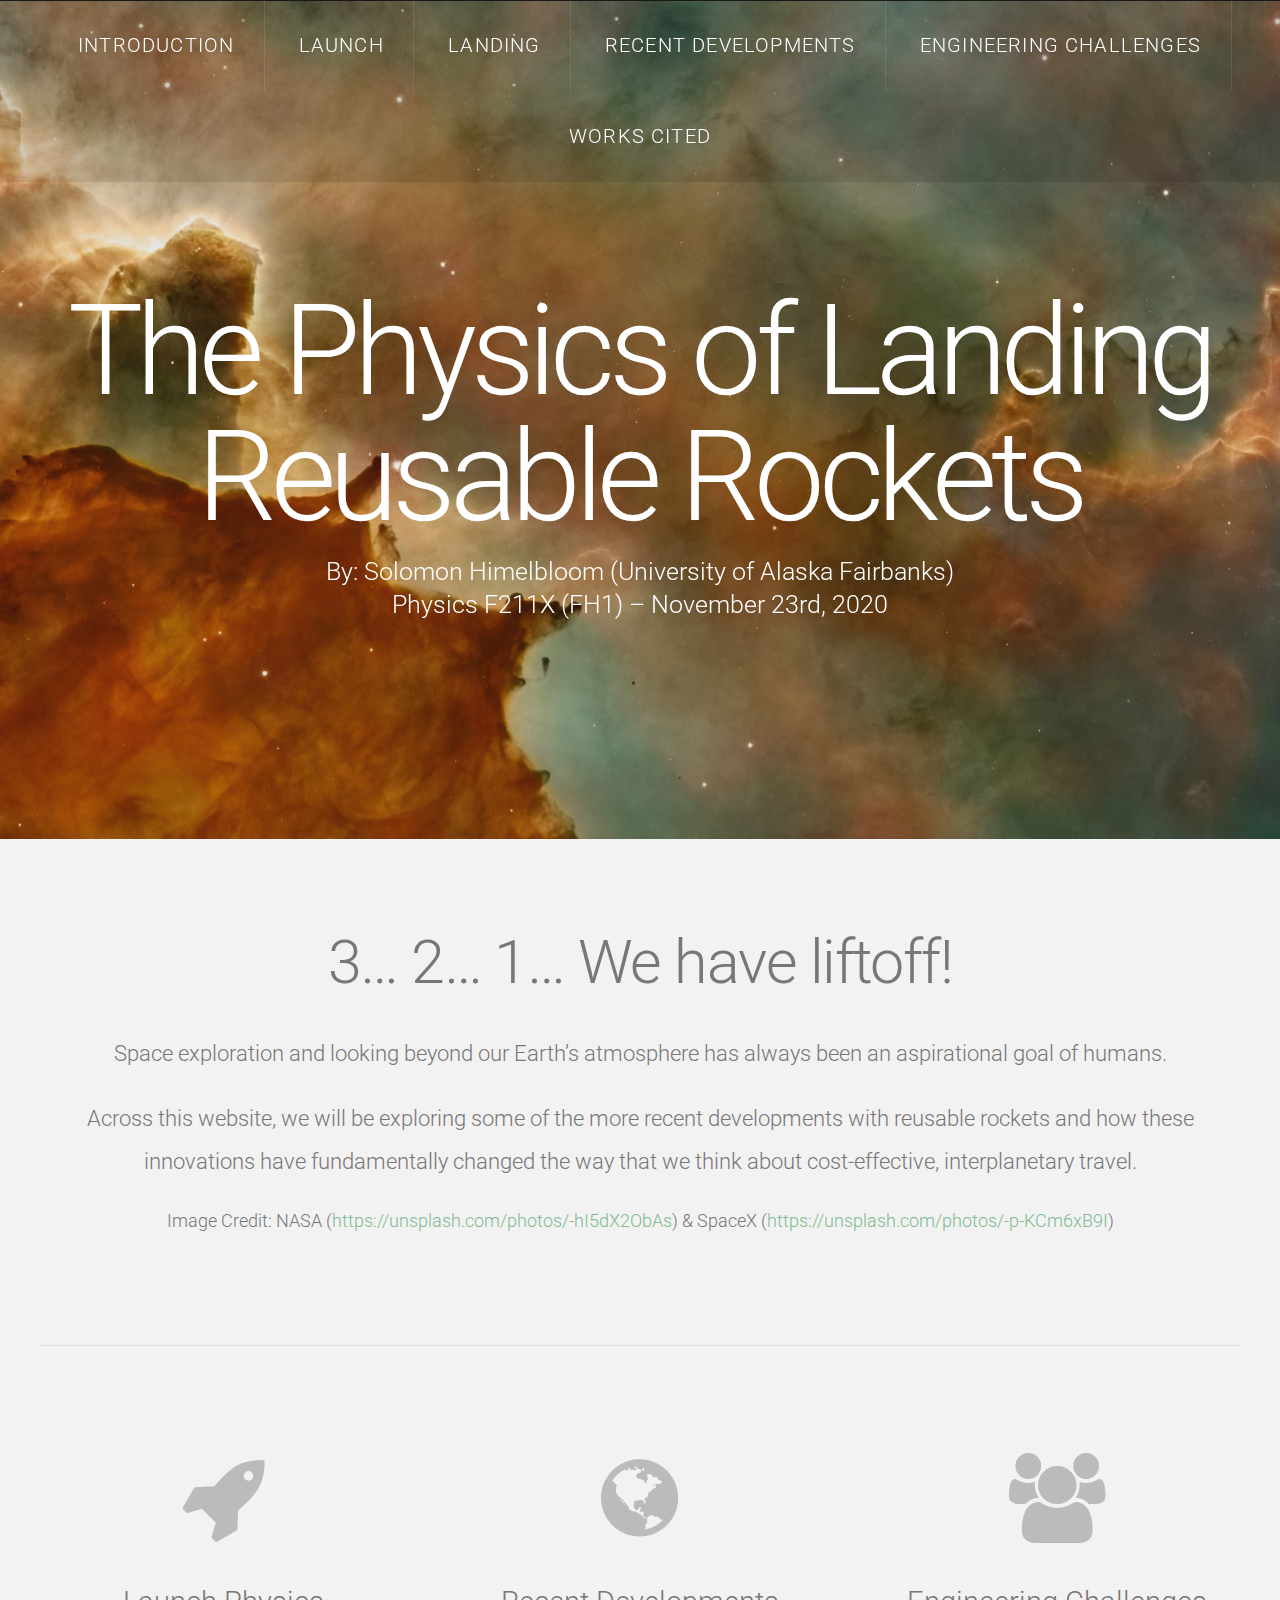
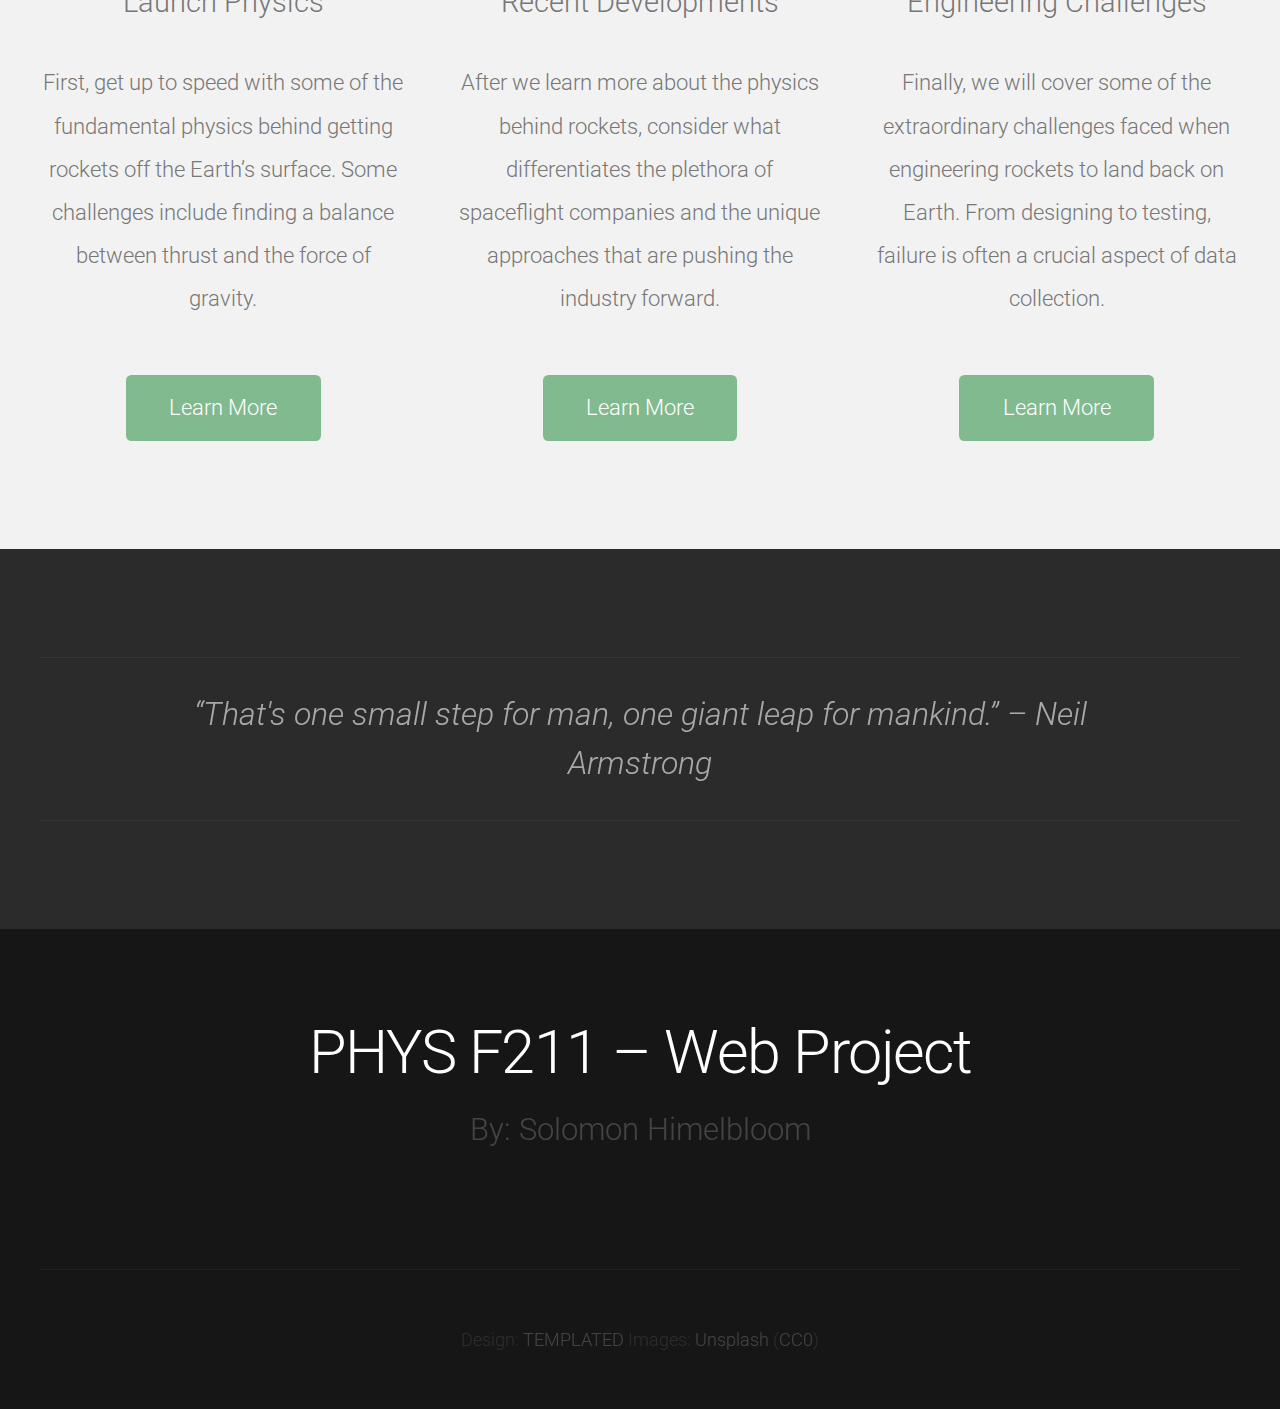
==== index.html @ b97e3c13 "add: initial project files" ====
<!DOCTYPE HTML>
<!--
	Linear by TEMPLATED
    templated.co @templatedco
    Released for free under the Creative Commons Attribution 3.0 license (templated.co/license)
-->
<html>
	<head>
		<title>The Physics of Landing Reusable Rockets</title>
		<meta http-equiv="content-type" content="text/html; charset=utf-8" />
		<meta name="description" content="" />
		<meta name="keywords" content="" />
		<link href='http://fonts.googleapis.com/css?family=Roboto:400,100,300,700,500,900' rel='stylesheet' type='text/css'>
		<script src="http://ajax.googleapis.com/ajax/libs/jquery/1.11.0/jquery.min.js"></script>
		<script src="js/skel.min.js"></script>
		<script src="js/skel-panels.min.js"></script>
		<script src="js/init.js"></script>
		<noscript>
			<link rel="stylesheet" href="css/skel-noscript.css" />
			<link rel="stylesheet" href="css/style.css" />
			<link rel="stylesheet" href="css/style-desktop.css" />
		</noscript>
	</head>
	<body class="homepage">

	<!-- Header -->
	<div id="header">
		<div id="nav-wrapper"> 
			<!-- Nav -->
			<nav id="nav">
				<ul>
					<li class="active"><a href="index.html">Introduction</a></li>
					<li><a href="launch.html">Launch</a></li>
					<li><a href="landing.html">Landing</a></li>
					<li><a href="recent-developments.html">Recent Developments</a></li>
					<li><a href="engineering-challenges.html">Engineering Challenges</a></li>
					<li><a href="works-cited.html">Works Cited</a></li>
				</ul>
			</nav>
		</div>
		<div class="container"> 
			
			<!-- Logo -->
			<div id="logo">
				<h1><a href="#">The Physics of Landing Reusable Rockets</a></h1>
				<span class="tag">By: Solomon Himelbloom (University of Alaska Fairbanks)</span>
				<br>
				<span class="tag">Physics F211X (FH1) – November 23rd, 2020</span>
			</div>
		</div>
	</div>
	<!-- Header -->  

	<!-- Featured -->
		<div id="featured">
			<div class="container">
				<header>
					<h2>3… 2… 1… We have liftoff!</h2>
				</header>
				<p>Space exploration and looking beyond our Earth’s atmosphere has always been an aspirational goal of humans.</p>
				<p>Across this website, we will be exploring some of the more recent developments with reusable rockets and how these innovations have fundamentally changed the way that we think about cost-effective, interplanetary travel.</p>
				<small>Image Credit: NASA (<a href="https://unsplash.com/photos/-hI5dX2ObAs">https://unsplash.com/photos/-hI5dX2ObAs</a>) & SpaceX (<a href="https://unsplash.com/photos/-p-KCm6xB9I">https://unsplash.com/photos/-p-KCm6xB9I</a>)</small>
				<hr />
				<div class="row">
					<section class="4u">
						<span class="pennant"><span class="fa fa-rocket"></span></span>
						<h3>Launch Physics</h3>
						<p>First, get up to speed with some of the fundamental physics behind getting rockets off the Earth’s surface. Some challenges include finding a balance between thrust and the force of gravity.</p>
						<a href="launch.html" class="button button-style1">Learn More</a>
					</section>
					<section class="4u">
						<span class="pennant"><span class="fa fa-globe"></span></span>
						<h3>Recent Developments</h3>
						<p>After we learn more about the physics behind rockets, consider what differentiates the plethora of spaceflight companies and the unique approaches that are pushing the industry forward.</p>
						<a href="recent-developments.html" class="button button-style1">Learn More</a>
					</section>
					<section class="4u">
						<span class="pennant"><span class="fa fa-group"></span></span>
						<h3>Engineering Challenges</h3>
						<p>Finally, we will cover some of the extraordinary challenges faced when engineering rockets to land back on Earth. From designing to testing, failure is often a crucial aspect of data collection.</p>
						<a href="engineering-challenges.html" class="button button-style1">Learn More</a>
					</section>
				</div>
			</div>
		</div>

	<!-- Tweet -->
		<div id="tweet">
			<div class="container">
				<section>
					<blockquote>&ldquo;That's one small step for man, one giant leap for mankind.&rdquo; – Neil Armstrong</blockquote>
				</section>
			</div>
		</div>

	<!-- Footer -->
		<div id="footer">
			<div class="container">
				<section>
					<header>
						<h2>PHYS F211 – Web Project</h2>
						<span class="byline">By: Solomon Himelbloom</span>
					</header>
				</section>
			</div>
		</div>

	<!-- Copyright -->
		<div id="copyright">
			<div class="container">
				Design: <a href="http://templated.co">TEMPLATED</a> Images: <a href="http://unsplash.com">Unsplash</a> (<a href="http://unsplash.com/cc0">CC0</a>)
			</div>
		</div>

	</body>
</html>
---- css/skel-noscript.css ----
/* Resets (http://meyerweb.com/eric/tools/css/reset/ | v2.0 | 20110126 | License: none (public domain)) */

	html,body,div,span,applet,object,iframe,h1,h2,h3,h4,h5,h6,p,blockquote,pre,a,abbr,acronym,address,big,cite,code,del,dfn,em,img,ins,kbd,q,s,samp,small,strike,strong,sub,sup,tt,var,b,u,i,center,dl,dt,dd,ol,ul,li,fieldset,form,label,legend,table,caption,tbody,tfoot,thead,tr,th,td,article,aside,canvas,details,embed,figure,figcaption,footer,header,hgroup,menu,nav,output,ruby,section,summary,time,mark,audio,video{margin:0;padding:0;border:0;font-size:100%;font:inherit;vertical-align:baseline;}article,aside,details,figcaption,figure,footer,header,hgroup,menu,nav,section{display:block;}body{line-height:1;}ol,ul{list-style:none;}blockquote,q{quotes:none;}blockquote:before,blockquote:after,q:before,q:after{content:'';content:none;}table{border-collapse:collapse;border-spacing:0;}body{-webkit-text-size-adjust:none}

/* Box Model */

	*, *:before, *:after {
		-moz-box-sizing: border-box;
		-webkit-box-sizing: border-box;
		-o-box-sizing: border-box;
		-ms-box-sizing: border-box;
		box-sizing: border-box;
	}

/* Container */

	body {
		min-width: 1200px;
	}

	.container {
		width: 1200px;
		margin-left: auto;
		margin-right: auto;
	}

	/* Modifiers */
	
		.container.small {
			width: 900px;
		}

		.container.big {
			width: 100%;
			max-width: 1500px;
			min-width: 1200px;
		}

/* Grid */

	/* Cells */

		.\31 2u { width: 100% }
		.\31 1u { width: 91.6666666667% }
		.\31 0u { width: 83.3333333333% }
		.\39 u { width: 75% }
		.\38 u { width: 66.6666666667% }
		.\37 u { width: 58.3333333333% }
		.\36 u { width: 50% }
		.\35 u { width: 41.6666666667% }
		.\34 u { width: 33.3333333333% }
		.\33 u { width: 25% }
		.\32 u { width: 16.6666666667% }
		.\31 u { width: 8.3333333333% }
		.\-11u { margin-left: 91.6666666667% }
		.\-10u { margin-left: 83.3333333333% }
		.\-9u { margin-left: 75% }
		.\-8u { margin-left: 66.6666666667% }
		.\-7u { margin-left: 58.3333333333% }
		.\-6u { margin-left: 50% }
		.\-5u { margin-left: 41.6666666667% }
		.\-4u { margin-left: 33.3333333333% }
		.\-3u { margin-left: 25% }
		.\-2u { margin-left: 16.6666666667% }
		.\-1u { margin-left: 8.3333333333% }

		.row > * {
			padding: 50px 0 0 50px;
			float: left;
			-moz-box-sizing: border-box;
			-webkit-box-sizing: border-box;
			-o-box-sizing: border-box;
			-ms-box-sizing: border-box;
			box-sizing: border-box;
		}

		.row + .row > * {
			padding-top: 50px;
		}

		.row {
			margin-left: -50px;
		}

	/* Rows */

		.row:after {
			content: '';
			display: block;
			clear: both;
			height: 0;
		}

		.row:first-child > * {
			padding-top: 0;
		}

		.row > * {
			padding-top: 0;
		}

		/* Modifiers */

			/* Flush */

				.row.flush {
					margin-left: 0;
				}

				.row.flush > * {
					padding: 0 !important;
				}

			/* Quarter */

				.row.quarter > * {
					padding: 12.5px 0 0 12.5px;
				}

				.row.quarter + .row.quarter > * {
					padding-top: 12.5px;
				}

				.row.quarter {
					margin-left: -12.5px;
				}

			/* Half */

				.row.half > * {
					padding: 25px 0 0 25px;
				}

				.row.half + .row.half > * {
					padding-top: 25px;
				}

				.row.half {
					margin-left: -25px;
				}

			/* One and (a) Half */

				.row.oneandhalf > * {
					padding: 75px 0 0 75px;
				}

				.row.oneandhalf + .row.oneandhalf > * {
					padding-top: 75px;
				}

				.row.oneandhalf {
					margin-left: -75px;
				}

			/* Double */

				.row.double > * {
					padding: 100px 0 0 100px;
				}

				.row.double + .row.double > * {
					padding-top: 100px;
				}

				.row.double {
					margin-left: -100px;
				}
---- css/style.css ----
/*
	Linear by TEMPLATED
    templated.co @templatedco
    Released for free under the Creative Commons Attribution 3.0 license (templated.co/license)
*/

@charset 'UTF-8';

@font-face{font-family:'FontAwesome';src:url('font/fontawesome-webfont.eot?v=4.0.1');src:url('font/fontawesome-webfont.eot?#iefix&v=4.0.1') format('embedded-opentype'),url('font/fontawesome-webfont.woff?v=4.0.1') format('woff'),url('font/fontawesome-webfont.ttf?v=4.0.1') format('truetype'),url('font/fontawesome-webfont.svg?v=4.0.1#fontawesomeregular') format('svg');font-weight:normal;font-style:normal}

/*********************************************************************************/
/* Basic                                                                         */
/*********************************************************************************/

	body
	{
		margin: 0;
		padding: 0;
		background: #161616;
	}

	body,input,textarea,select
	{
		font-family: 'Roboto', sans-serif;
		font-size: 13.5pt;
		font-weight: 300;
		line-height: 1.75em;
		color: #777;
	}

	h1,h2,h3,h4,h5,h6
	{
		font-weight: 300;
		color: #777;
	}
	
		h2
		{
			letter-spacing: -0.025em;
		}
	
		h1 a, h2 a, h3 a, h4 a, h5 a, h6 a
		{
			color: inherit;
			text-decoration: none;
		}
		
	strong, b
	{
		font-weight: 500;
		color: #000000;
	}
	
	em, i
	{
		font-style: italic;
	}

	a
	{
		text-decoration: none;
		color: #80BA8E;
	}
	
	a:hover
	{
		text-decoration: underline;
	}

	sub
	{
		position: relative;
		top: 0.5em;
		font-size: 0.8em;
	}
	
	sup
	{
		position: relative;
		top: -0.5em;
		font-size: 0.8em;
	}
	
	hr
	{
		border: 0;
		border-top: solid 1px #ddd;
		margin: 6em 0 0 0;
		padding: 6em 0 0 0;
	}
	
	blockquote
	{
		border-left: solid 0.5em #ddd;
		padding: 1em 0 1em 2em;
		font-style: italic;
	}
	
	p, ul, ol, dl, table
	{
		margin-bottom: 1em;
		font-size: 13.5pt;
	}

	header
	{
		margin-bottom: 1.6em;
	}
	
		header h2
		{
		}

		header .byline
		{
			display: block;
			margin: 1.5em 0 0 0;
			padding: 0 0 0.5em 0;
		}
		
	footer
	{
		margin-top: 1em;
	}

	br.clear
	{
		clear: both;
	}

	.pennant
	{
		color: #bbb;
	}

	/* Sections/Articles */
	
		section,
		article
		{
			margin-bottom: 3em;
		}
		
		section > :last-child,
		article > :last-child
		{
			margin-bottom: 0;
		}

		section:last-child,
		article:last-child
		{
			margin-bottom: 0;
		}

		.row > section,
		.row > article
		{
			margin-bottom: 0;
		}

	/* Images */

		.image
		{
			display: inline-block;
		}
		
			.image img
			{
				display: block;
				width: 100%;
			}

			.image.featured
			{
				display: block;
				width: 100%;
				margin: 0 0 2em 0;
			}
			
			.image.full
			{
				display: block;
				width: 100%;
				margin-bottom: 2em;
			}
			
			.image.left
			{
				float: left;
				margin: 0 2em 2em 0;
			}
			
			.image.centered
			{
				display: block;
				margin: 0 0 2em 0;
			}

				.image.centered img
				{
					margin: 0 auto;
					width: auto;
				}

	/* Lists */

		ul.default
		{
			margin: 0;
			padding: 0em 0em 1.5em 0em;
			list-style: none;
		}
		
			ul.default li
			{
				padding: 0.60em 0em;
				font-size: 0.95em;
				border-top: 1px solid;
				border-color: rgba(0,0,0,.1);
			}		
		
			ul.default li:first-child
			{
				padding-top: 0;
				border-top: none;
			}
	
			ul.default {
			}
		
		ul.style li {
			margin: 0;
			padding: 2em 0em 1.5em 0em;
			border-top: 1px solid;
			border-color: rgba(0,0,0,.1);
		}
		
		ul.style li:first-child
		{
			padding-top: 0;
			border-top: none;
		}
		
		ul.style img {
			float: left;
			margin-right: 20px;
		}
		
		ul.style a {
			color: #434343;
		}
		
		ul.style .posted {
			padding: 0em 0em 1em 0em;
			letter-spacing: 1px;
			text-transform: uppercase;
			font-size: 8pt;
			color: #A2A2A2;
		}
		
		ul.style .first {
			padding-top: 0px;
			border-top: none;
		}
							

	/* Buttons */
		
	.button
	{
		position: relative;
		display: inline-block;
		background: #80BA8E;
		padding: 0.8em 2em;
		text-decoration: none !important;
		font-size: 1.2em;
		font-weight: 300;
		color: #FFF !important;
		-moz-transition: color 0.35s ease-in-out, background-color 0.35s ease-in-out;
		-webkit-transition: color 0.35s ease-in-out, background-color 0.35s ease-in-out;
		-o-transition: color 0.35s ease-in-out, background-color 0.35s ease-in-out;
		-ms-transition: color 0.35s ease-in-out, background-color 0.35s ease-in-out;
		transition: color 0.35s ease-in-out, background-color 0.35s ease-in-out;
		text-align: center;
		border-radius: 0.25em;
	}

	.button:hover
	{
		background: #70AA7E;
		color: #FFF !important;
	}

/*********************************************************************************/
/* Icons                                                                         */
/* Powered by Font Awesome by Dave Gandy | http://fontawesome.io                 */
/* Licensed under the SIL OFL 1.1 (font), MIT (CSS)                              */
/*********************************************************************************/

	.fa
	{
		text-decoration: none;
	}

		.fa.solo
		{
		}
		
			.fa.solo span
			{
				display: none;
			}

		.fa:before
		{
			display:inline-block;
			font-family: FontAwesome;
			font-size: 1.25em;
			text-decoration: none;
			font-style: normal;
			font-weight: normal;
			line-height: 1;
			-webkit-font-smoothing:antialiased;
			-moz-osx-font-smoothing:grayscale;
		}

		.fa-lg{font-size:1.3333333333333333em;line-height:.75em;vertical-align:-15%}
		.fa-2x{font-size:2em}
		.fa-3x{font-size:3em}
		.fa-4x{font-size:4em}
		.fa-5x{font-size:5em}
		.fa-fw{width:1.2857142857142858em;text-align:center}
		.fa-ul{padding-left:0;margin-left:2.142857142857143em;list-style-type:none}.fa-ul>li{position:relative}
		.fa-li{position:absolute;left:-2.142857142857143em;width:2.142857142857143em;top:.14285714285714285em;text-align:center}.fa-li.fa-lg{left:-1.8571428571428572em}
		.fa-border{padding:.2em .25em .15em;border:solid .08em #eee;border-radius:.1em}
		.pull-right{float:right}
		.pull-left{float:left}
		.fa.pull-left{margin-right:.3em}
		.fa.pull-right{margin-left:.3em}
		.fa-spin{-webkit-animation:spin 2s infinite linear;-moz-animation:spin 2s infinite linear;-o-animation:spin 2s infinite linear;animation:spin 2s infinite linear}
		@-moz-keyframes spin{0%{-moz-transform:rotate(0deg)} 100%{-moz-transform:rotate(359deg)}}@-webkit-keyframes spin{0%{-webkit-transform:rotate(0deg)} 100%{-webkit-transform:rotate(359deg)}}@-o-keyframes spin{0%{-o-transform:rotate(0deg)} 100%{-o-transform:rotate(359deg)}}@-ms-keyframes spin{0%{-ms-transform:rotate(0deg)} 100%{-ms-transform:rotate(359deg)}}@keyframes spin{0%{transform:rotate(0deg)} 100%{transform:rotate(359deg)}}.fa-rotate-90{filter:progid:DXImageTransform.Microsoft.BasicImage(rotation=1);-webkit-transform:rotate(90deg);-moz-transform:rotate(90deg);-ms-transform:rotate(90deg);-o-transform:rotate(90deg);transform:rotate(90deg)}
		.fa-rotate-180{filter:progid:DXImageTransform.Microsoft.BasicImage(rotation=2);-webkit-transform:rotate(180deg);-moz-transform:rotate(180deg);-ms-transform:rotate(180deg);-o-transform:rotate(180deg);transform:rotate(180deg)}
		.fa-rotate-270{filter:progid:DXImageTransform.Microsoft.BasicImage(rotation=3);-webkit-transform:rotate(270deg);-moz-transform:rotate(270deg);-ms-transform:rotate(270deg);-o-transform:rotate(270deg);transform:rotate(270deg)}
		.fa-flip-horizontal{filter:progid:DXImageTransform.Microsoft.BasicImage(rotation=0, mirror=1);-webkit-transform:scale(-1, 1);-moz-transform:scale(-1, 1);-ms-transform:scale(-1, 1);-o-transform:scale(-1, 1);transform:scale(-1, 1)}
		.fa-flip-vertical{filter:progid:DXImageTransform.Microsoft.BasicImage(rotation=2, mirror=1);-webkit-transform:scale(1, -1);-moz-transform:scale(1, -1);-ms-transform:scale(1, -1);-o-transform:scale(1, -1);transform:scale(1, -1)}
		.fa-stack{position:relative;display:inline-block;width:2em;height:2em;line-height:2em;vertical-align:middle}
		.fa-stack-1x,.fa-stack-2x{position:absolute;left:0;width:100%;text-align:center}
		.fa-stack-1x{line-height:inherit}
		.fa-stack-2x{font-size:2em}
		.fa-inverse{color:#fff}
		.fa-glass:before{content:"\f000"}
		.fa-music:before{content:"\f001"}
		.fa-search:before{content:"\f002"}
		.fa-envelope-o:before{content:"\f003"}
		.fa-heart:before{content:"\f004"}
		.fa-star:before{content:"\f005"}
		.fa-star-o:before{content:"\f006"}
		.fa-user:before{content:"\f007"}
		.fa-film:before{content:"\f008"}
		.fa-th-large:before{content:"\f009"}
		.fa-th:before{content:"\f00a"}
		.fa-th-list:before{content:"\f00b"}
		.fa-check:before{content:"\f00c"}
		.fa-times:before{content:"\f00d"}
		.fa-search-plus:before{content:"\f00e"}
		.fa-search-minus:before{content:"\f010"}
		.fa-power-off:before{content:"\f011"}
		.fa-signal:before{content:"\f012"}
		.fa-gear:before,.fa-cog:before{content:"\f013"}
		.fa-trash-o:before{content:"\f014"}
		.fa-home:before{content:"\f015"}
		.fa-file-o:before{content:"\f016"}
		.fa-clock-o:before{content:"\f017"}
		.fa-road:before{content:"\f018"}
		.fa-download:before{content:"\f019"}
		.fa-arrow-circle-o-down:before{content:"\f01a"}
		.fa-arrow-circle-o-up:before{content:"\f01b"}
		.fa-inbox:before{content:"\f01c"}
		.fa-play-circle-o:before{content:"\f01d"}
		.fa-rotate-right:before,.fa-repeat:before{content:"\f01e"}
		.fa-refresh:before{content:"\f021"}
		.fa-list-alt:before{content:"\f022"}
		.fa-lock:before{content:"\f023"}
		.fa-flag:before{content:"\f024"}
		.fa-headphones:before{content:"\f025"}
		.fa-volume-off:before{content:"\f026"}
		.fa-volume-down:before{content:"\f027"}
		.fa-volume-up:before{content:"\f028"}
		.fa-qrcode:before{content:"\f029"}
		.fa-barcode:before{content:"\f02a"}
		.fa-tag:before{content:"\f02b"}
		.fa-tags:before{content:"\f02c"}
		.fa-book:before{content:"\f02d"}
		.fa-bookmark:before{content:"\f02e"}
		.fa-print:before{content:"\f02f"}
		.fa-camera:before{content:"\f030"}
		.fa-font:before{content:"\f031"}
		.fa-bold:before{content:"\f032"}
		.fa-italic:before{content:"\f033"}
		.fa-text-height:before{content:"\f034"}
		.fa-text-width:before{content:"\f035"}
		.fa-align-left:before{content:"\f036"}
		.fa-align-center:before{content:"\f037"}
		.fa-align-right:before{content:"\f038"}
		.fa-align-justify:before{content:"\f039"}
		.fa-list:before{content:"\f03a"}
		.fa-dedent:before,.fa-outdent:before{content:"\f03b"}
		.fa-indent:before{content:"\f03c"}
		.fa-video-camera:before{content:"\f03d"}
		.fa-picture-o:before{content:"\f03e"}
		.fa-pencil:before{content:"\f040"}
		.fa-map-marker:before{content:"\f041"}
		.fa-adjust:before{content:"\f042"}
		.fa-tint:before{content:"\f043"}
		.fa-edit:before,.fa-pencil-square-o:before{content:"\f044"}
		.fa-share-square-o:before{content:"\f045"}
		.fa-check-square-o:before{content:"\f046"}
		.fa-move:before{content:"\f047"}
		.fa-step-backward:before{content:"\f048"}
		.fa-fast-backward:before{content:"\f049"}
		.fa-backward:before{content:"\f04a"}
		.fa-play:before{content:"\f04b"}
		.fa-pause:before{content:"\f04c"}
		.fa-stop:before{content:"\f04d"}
		.fa-forward:before{content:"\f04e"}
		.fa-fast-forward:before{content:"\f050"}
		.fa-step-forward:before{content:"\f051"}
		.fa-eject:before{content:"\f052"}
		.fa-chevron-left:before{content:"\f053"}
		.fa-chevron-right:before{content:"\f054"}
		.fa-plus-circle:before{content:"\f055"}
		.fa-minus-circle:before{content:"\f056"}
		.fa-times-circle:before{content:"\f057"}
		.fa-check-circle:before{content:"\f058"}
		.fa-question-circle:before{content:"\f059"}
		.fa-info-circle:before{content:"\f05a"}
		.fa-crosshairs:before{content:"\f05b"}
		.fa-times-circle-o:before{content:"\f05c"}
		.fa-check-circle-o:before{content:"\f05d"}
		.fa-ban:before{content:"\f05e"}
		.fa-arrow-left:before{content:"\f060"}
		.fa-arrow-right:before{content:"\f061"}
		.fa-arrow-up:before{content:"\f062"}
		.fa-arrow-down:before{content:"\f063"}
		.fa-mail-forward:before,.fa-share:before{content:"\f064"}
		.fa-resize-full:before{content:"\f065"}
		.fa-resize-small:before{content:"\f066"}
		.fa-plus:before{content:"\f067"}
		.fa-minus:before{content:"\f068"}
		.fa-asterisk:before{content:"\f069"}
		.fa-exclamation-circle:before{content:"\f06a"}
		.fa-gift:before{content:"\f06b"}
		.fa-leaf:before{content:"\f06c"}
		.fa-fire:before{content:"\f06d"}
		.fa-eye:before{content:"\f06e"}
		.fa-eye-slash:before{content:"\f070"}
		.fa-warning:before,.fa-exclamation-triangle:before{content:"\f071"}
		.fa-plane:before{content:"\f072"}
		.fa-calendar:before{content:"\f073"}
		.fa-random:before{content:"\f074"}
		.fa-comment:before{content:"\f075"}
		.fa-magnet:before{content:"\f076"}
		.fa-chevron-up:before{content:"\f077"}
		.fa-chevron-down:before{content:"\f078"}
		.fa-retweet:before{content:"\f079"}
		.fa-shopping-cart:before{content:"\f07a"}
		.fa-folder:before{content:"\f07b"}
		.fa-folder-open:before{content:"\f07c"}
		.fa-resize-vertical:before{content:"\f07d"}
		.fa-resize-horizontal:before{content:"\f07e"}
		.fa-bar-chart-o:before{content:"\f080"}
		.fa-twitter-square:before{content:"\f081"}
		.fa-facebook-square:before{content:"\f082"}
		.fa-camera-retro:before{content:"\f083"}
		.fa-key:before{content:"\f084"}
		.fa-gears:before,.fa-cogs:before{content:"\f085"}
		.fa-comments:before{content:"\f086"}
		.fa-thumbs-o-up:before{content:"\f087"}
		.fa-thumbs-o-down:before{content:"\f088"}
		.fa-star-half:before{content:"\f089"}
		.fa-heart-o:before{content:"\f08a"}
		.fa-sign-out:before{content:"\f08b"}
		.fa-linkedin-square:before{content:"\f08c"}
		.fa-thumb-tack:before{content:"\f08d"}
		.fa-external-link:before{content:"\f08e"}
		.fa-sign-in:before{content:"\f090"}
		.fa-trophy:before{content:"\f091"}
		.fa-github-square:before{content:"\f092"}
		.fa-upload:before{content:"\f093"}
		.fa-lemon-o:before{content:"\f094"}
		.fa-phone:before{content:"\f095"}
		.fa-square-o:before{content:"\f096"}
		.fa-bookmark-o:before{content:"\f097"}
		.fa-phone-square:before{content:"\f098"}
		.fa-twitter:before{content:"\f099"}
		.fa-facebook:before{content:"\f09a"}
		.fa-github:before{content:"\f09b"}
		.fa-unlock:before{content:"\f09c"}
		.fa-credit-card:before{content:"\f09d"}
		.fa-rss:before{content:"\f09e"}
		.fa-hdd-o:before{content:"\f0a0"}
		.fa-bullhorn:before{content:"\f0a1"}
		.fa-bell:before{content:"\f0f3"}
		.fa-certificate:before{content:"\f0a3"}
		.fa-hand-o-right:before{content:"\f0a4"}
		.fa-hand-o-left:before{content:"\f0a5"}
		.fa-hand-o-up:before{content:"\f0a6"}
		.fa-hand-o-down:before{content:"\f0a7"}
		.fa-arrow-circle-left:before{content:"\f0a8"}
		.fa-arrow-circle-right:before{content:"\f0a9"}
		.fa-arrow-circle-up:before{content:"\f0aa"}
		.fa-arrow-circle-down:before{content:"\f0ab"}
		.fa-globe:before{content:"\f0ac"}
		.fa-wrench:before{content:"\f0ad"}
		.fa-tasks:before{content:"\f0ae"}
		.fa-filter:before{content:"\f0b0"}
		.fa-briefcase:before{content:"\f0b1"}
		.fa-fullscreen:before{content:"\f0b2"}
		.fa-group:before{content:"\f0c0"}
		.fa-chain:before,.fa-link:before{content:"\f0c1"}
		.fa-cloud:before{content:"\f0c2"}
		.fa-flask:before{content:"\f0c3"}
		.fa-cut:before,.fa-scissors:before{content:"\f0c4"}
		.fa-copy:before,.fa-files-o:before{content:"\f0c5"}
		.fa-paperclip:before{content:"\f0c6"}
		.fa-save:before,.fa-floppy-o:before{content:"\f0c7"}
		.fa-square:before{content:"\f0c8"}
		.fa-reorder:before{content:"\f0c9"}
		.fa-list-ul:before{content:"\f0ca"}
		.fa-list-ol:before{content:"\f0cb"}
		.fa-strikethrough:before{content:"\f0cc"}
		.fa-underline:before{content:"\f0cd"}
		.fa-table:before{content:"\f0ce"}
		.fa-magic:before{content:"\f0d0"}
		.fa-truck:before{content:"\f0d1"}
		.fa-pinterest:before{content:"\f0d2"}
		.fa-pinterest-square:before{content:"\f0d3"}
		.fa-google-plus-square:before{content:"\f0d4"}
		.fa-google-plus:before{content:"\f0d5"}
		.fa-money:before{content:"\f0d6"}
		.fa-caret-down:before{content:"\f0d7"}
		.fa-caret-up:before{content:"\f0d8"}
		.fa-caret-left:before{content:"\f0d9"}
		.fa-caret-right:before{content:"\f0da"}
		.fa-columns:before{content:"\f0db"}
		.fa-unsorted:before,.fa-sort:before{content:"\f0dc"}
		.fa-sort-down:before,.fa-sort-asc:before{content:"\f0dd"}
		.fa-sort-up:before,.fa-sort-desc:before{content:"\f0de"}
		.fa-envelope:before{content:"\f0e0"}
		.fa-linkedin:before{content:"\f0e1"}
		.fa-rotate-left:before,.fa-undo:before{content:"\f0e2"}
		.fa-legal:before,.fa-gavel:before{content:"\f0e3"}
		.fa-dashboard:before,.fa-tachometer:before{content:"\f0e4"}
		.fa-comment-o:before{content:"\f0e5"}
		.fa-comments-o:before{content:"\f0e6"}
		.fa-flash:before,.fa-bolt:before{content:"\f0e7"}
		.fa-sitemap:before{content:"\f0e8"}
		.fa-umbrella:before{content:"\f0e9"}
		.fa-paste:before,.fa-clipboard:before{content:"\f0ea"}
		.fa-lightbulb-o:before{content:"\f0eb"}
		.fa-exchange:before{content:"\f0ec"}
		.fa-cloud-download:before{content:"\f0ed"}
		.fa-cloud-upload:before{content:"\f0ee"}
		.fa-user-md:before{content:"\f0f0"}
		.fa-stethoscope:before{content:"\f0f1"}
		.fa-suitcase:before{content:"\f0f2"}
		.fa-bell-o:before{content:"\f0a2"}
		.fa-coffee:before{content:"\f0f4"}
		.fa-cutlery:before{content:"\f0f5"}
		.fa-file-text-o:before{content:"\f0f6"}
		.fa-building:before{content:"\f0f7"}
		.fa-hospital:before{content:"\f0f8"}
		.fa-ambulance:before{content:"\f0f9"}
		.fa-medkit:before{content:"\f0fa"}
		.fa-fighter-jet:before{content:"\f0fb"}
		.fa-beer:before{content:"\f0fc"}
		.fa-h-square:before{content:"\f0fd"}
		.fa-plus-square:before{content:"\f0fe"}
		.fa-angle-double-left:before{content:"\f100"}
		.fa-angle-double-right:before{content:"\f101"}
		.fa-angle-double-up:before{content:"\f102"}
		.fa-angle-double-down:before{content:"\f103"}
		.fa-angle-left:before{content:"\f104"}
		.fa-angle-right:before{content:"\f105"}
		.fa-angle-up:before{content:"\f106"}
		.fa-angle-down:before{content:"\f107"}
		.fa-desktop:before{content:"\f108"}
		.fa-laptop:before{content:"\f109"}
		.fa-tablet:before{content:"\f10a"}
		.fa-mobile-phone:before,.fa-mobile:before{content:"\f10b"}
		.fa-circle-o:before{content:"\f10c"}
		.fa-quote-left:before{content:"\f10d"}
		.fa-quote-right:before{content:"\f10e"}
		.fa-spinner:before{content:"\f110"}
		.fa-circle:before{content:"\f111"}
		.fa-mail-reply:before,.fa-reply:before{content:"\f112"}
		.fa-github-alt:before{content:"\f113"}
		.fa-folder-o:before{content:"\f114"}
		.fa-folder-open-o:before{content:"\f115"}
		.fa-expand-o:before{content:"\f116"}
		.fa-collapse-o:before{content:"\f117"}
		.fa-smile-o:before{content:"\f118"}
		.fa-frown-o:before{content:"\f119"}
		.fa-meh-o:before{content:"\f11a"}
		.fa-gamepad:before{content:"\f11b"}
		.fa-keyboard-o:before{content:"\f11c"}
		.fa-flag-o:before{content:"\f11d"}
		.fa-flag-checkered:before{content:"\f11e"}
		.fa-terminal:before{content:"\f120"}
		.fa-code:before{content:"\f121"}
		.fa-reply-all:before{content:"\f122"}
		.fa-mail-reply-all:before{content:"\f122"}
		.fa-star-half-empty:before,.fa-star-half-full:before,.fa-star-half-o:before{content:"\f123"}
		.fa-location-arrow:before{content:"\f124"}
		.fa-crop:before{content:"\f125"}
		.fa-code-fork:before{content:"\f126"}
		.fa-unlink:before,.fa-chain-broken:before{content:"\f127"}
		.fa-question:before{content:"\f128"}
		.fa-info:before{content:"\f129"}
		.fa-exclamation:before{content:"\f12a"}
		.fa-superscript:before{content:"\f12b"}
		.fa-subscript:before{content:"\f12c"}
		.fa-eraser:before{content:"\f12d"}
		.fa-puzzle-piece:before{content:"\f12e"}
		.fa-microphone:before{content:"\f130"}
		.fa-microphone-slash:before{content:"\f131"}
		.fa-shield:before{content:"\f132"}
		.fa-calendar-o:before{content:"\f133"}
		.fa-fire-extinguisher:before{content:"\f134"}
		.fa-rocket:before{content:"\f135"}
		.fa-maxcdn:before{content:"\f136"}
		.fa-chevron-circle-left:before{content:"\f137"}
		.fa-chevron-circle-right:before{content:"\f138"}
		.fa-chevron-circle-up:before{content:"\f139"}
		.fa-chevron-circle-down:before{content:"\f13a"}
		.fa-html5:before{content:"\f13b"}
		.fa-css3:before{content:"\f13c"}
		.fa-anchor:before{content:"\f13d"}
		.fa-unlock-o:before{content:"\f13e"}
		.fa-bullseye:before{content:"\f140"}
		.fa-ellipsis-horizontal:before{content:"\f141"}
		.fa-ellipsis-vertical:before{content:"\f142"}
		.fa-rss-square:before{content:"\f143"}
		.fa-play-circle:before{content:"\f144"}
		.fa-ticket:before{content:"\f145"}
		.fa-minus-square:before{content:"\f146"}
		.fa-minus-square-o:before{content:"\f147"}
		.fa-level-up:before{content:"\f148"}
		.fa-level-down:before{content:"\f149"}
		.fa-check-square:before{content:"\f14a"}
		.fa-pencil-square:before{content:"\f14b"}
		.fa-external-link-square:before{content:"\f14c"}
		.fa-share-square:before{content:"\f14d"}
		.fa-compass:before{content:"\f14e"}
		.fa-toggle-down:before,.fa-caret-square-o-down:before{content:"\f150"}
		.fa-toggle-up:before,.fa-caret-square-o-up:before{content:"\f151"}
		.fa-toggle-right:before,.fa-caret-square-o-right:before{content:"\f152"}
		.fa-euro:before,.fa-eur:before{content:"\f153"}
		.fa-gbp:before{content:"\f154"}
		.fa-dollar:before,.fa-usd:before{content:"\f155"}
		.fa-rupee:before,.fa-inr:before{content:"\f156"}
		.fa-cny:before,.fa-rmb:before,.fa-yen:before,.fa-jpy:before{content:"\f157"}
		.fa-ruble:before,.fa-rouble:before,.fa-rub:before{content:"\f158"}
		.fa-won:before,.fa-krw:before{content:"\f159"}
		.fa-bitcoin:before,.fa-btc:before{content:"\f15a"}
		.fa-file:before{content:"\f15b"}
		.fa-file-text:before{content:"\f15c"}
		.fa-sort-alpha-asc:before{content:"\f15d"}
		.fa-sort-alpha-desc:before{content:"\f15e"}
		.fa-sort-amount-asc:before{content:"\f160"}
		.fa-sort-amount-desc:before{content:"\f161"}
		.fa-sort-numeric-asc:before{content:"\f162"}
		.fa-sort-numeric-desc:before{content:"\f163"}
		.fa-thumbs-up:before{content:"\f164"}
		.fa-thumbs-down:before{content:"\f165"}
		.fa-youtube-square:before{content:"\f166"}
		.fa-youtube:before{content:"\f167"}
		.fa-xing:before{content:"\f168"}
		.fa-xing-square:before{content:"\f169"}
		.fa-youtube-play:before{content:"\f16a"}
		.fa-dropbox:before{content:"\f16b"}
		.fa-stack-overflow:before{content:"\f16c"}
		.fa-instagram:before{content:"\f16d"}
		.fa-flickr:before{content:"\f16e"}
		.fa-adn:before{content:"\f170"}
		.fa-bitbucket:before{content:"\f171"}
		.fa-bitbucket-square:before{content:"\f172"}
		.fa-tumblr:before{content:"\f173"}
		.fa-tumblr-square:before{content:"\f174"}
		.fa-long-arrow-down:before{content:"\f175"}
		.fa-long-arrow-up:before{content:"\f176"}
		.fa-long-arrow-left:before{content:"\f177"}
		.fa-long-arrow-right:before{content:"\f178"}
		.fa-apple:before{content:"\f179"}
		.fa-windows:before{content:"\f17a"}
		.fa-android:before{content:"\f17b"}
		.fa-linux:before{content:"\f17c"}
		.fa-dribbble:before{content:"\f17d"}
		.fa-skype:before{content:"\f17e"}
		.fa-foursquare:before{content:"\f180"}
		.fa-trello:before{content:"\f181"}
		.fa-female:before{content:"\f182"}
		.fa-male:before{content:"\f183"}
		.fa-gittip:before{content:"\f184"}
		.fa-sun-o:before{content:"\f185"}
		.fa-moon-o:before{content:"\f186"}
		.fa-archive:before{content:"\f187"}
		.fa-bug:before{content:"\f188"}
		.fa-vk:before{content:"\f189"}
		.fa-weibo:before{content:"\f18a"}
		.fa-renren:before{content:"\f18b"}
		.fa-pagelines:before{content:"\f18c"}
		.fa-stack-exchange:before{content:"\f18d"}
		.fa-arrow-circle-o-right:before{content:"\f18e"}
		.fa-arrow-circle-o-left:before{content:"\f190"}
		.fa-toggle-left:before,.fa-caret-square-o-left:before{content:"\f191"}
		.fa-dot-circle-o:before{content:"\f192"}
		.fa-wheelchair:before{content:"\f193"}
		.fa-vimeo-square:before{content:"\f194"}
		.fa-turkish-lira:before,.fa-try:before{content:"\f195"}
		.fa-fax:before{content:"\f1ac"}
		.fa-share-alt:before{content:"\f1e0"}
		.fa-cubes:before{content:"\f1b3"}

/*********************************************************************************/
/* Social Icon Styles                                                            */
/*********************************************************************************/

	ul.contact
	{
		padding: 1.5em 0 0 0;
		list-style: none;
		cursor: default;
	}
	
	ul.contact li
	{
		display: inline-block;
		margin: 0 1em;
	}
	
	ul.contact li span
	{
		display: none;
		margin: 0;
		padding: 0;
	}
	
	ul.contact li a
	{
		color: inherit;
		font-size: 1.75em;
		display: inline-block;
		-moz-transition: color 0.35s ease-in-out, background-color 0.35s ease-in-out;
		-webkit-transition: color 0.35s ease-in-out, background-color 0.35s ease-in-out;
		-o-transition: color 0.35s ease-in-out, background-color 0.35s ease-in-out;
		-ms-transition: color 0.35s ease-in-out, background-color 0.35s ease-in-out;
		transition: color 0.35s ease-in-out, background-color 0.35s ease-in-out;
	}
	
	ul.contact li a:hover
	{
		color: #fff;
	}

/*********************************************************************************/
/* Header                                                                        */
/*********************************************************************************/

	#header
	{
		position: relative;
		background: url(../images/nasa-header.jpg) no-repeat bottom center;
		background-attachment: fixed;
		background-size: cover;
		text-align: center;
	}
	
		#header:before
		{
			content: '';
			position: absolute;
			left: 0;
			top: 0;
			width: 100%;
			height: 100%;
			background: rgba(64,64,64,0.125);
		}

/*********************************************************************************/
/* Logo                                                                          */
/*********************************************************************************/

	#logo
	{
		position: relative;
		z-index: 1;
	}
	
		#logo h1
		{
			color: #FFF;
		}
	
		#logo a
		{
			display: block;
			text-decoration: none;
			font-weight: 300;
			line-height: 1em;
			font-size: 7em;
			color: #FFF;
			letter-spacing: -0.05em;
			margin: 0 0 0.125em 0;
		}
		
		#logo span
		{
			font-size: 1.4em;
			color: #FFF;
		}

/*********************************************************************************/
/* Nav                                                                           */
/*********************************************************************************/

	#nav
	{
	}

		#nav-wrapper
		{
			background: rgba(0,0,0,.1);
			position: absolute;
			top: 0;
			left: 0;
			width: 100%;
		}
		
		#nav > ul
		{
			margin: 0;
			padding: 0;
			text-align: center;
		}

		#nav > ul > li
		{
			display: inline-block;
			border-right: 1px solid;
			border-color: rgba(255,255,255,.1);
		}
		
			#nav > ul > li:last-child
			{
				padding-right: 0;
				border-right: none;
			}

			#nav > ul > li > a,
			#nav > ul > li > span
			{
				display: inline-block;
				padding: 1.5em 1.5em;
				letter-spacing: 0.06em;
				text-decoration: none;
				text-transform: uppercase;
				font-size: 1.1em;
				outline: 0;
				color: #FFF;
			}

			#nav li.active a
			{
				color: #FFF;
			}

			#nav > ul > li > ul
			{
				display: none;
			}
	
/*********************************************************************************/
/* Main                                                                          */
/*********************************************************************************/

	#main
	{
		position: relative;
		background: #fff;
	}
	
	.homepage #content
	{
		text-align: center;
	}
	
	.homepage #content header h2
	{
	}

	#sidebar h2
	{
		display: block;
		padding-bottom: 0.50em;
	}

/*********************************************************************************/
/* Footer                                                                        */
/*********************************************************************************/
	
	#footer
	{
		position: relative;
		text-align: center;
	}
	
	#footer header h2
	{
		color: #FFF !important;
	}
	
	#footer header .byline
	{
		color: rgba(255,255,255,.2);
	}

/*********************************************************************************/
/* Copyright                                                                     */
/*********************************************************************************/
	
	#copyright
	{
		position: relative;
		text-align: center;
		color: #774535;
	}
	
	#copyright .container
	{
		padding: 3em 0em;
		border-top: 1px solid;
		border-color: rgba(255,255,255,.05);
		color:  rgba(255,255,255,.1);
	}
	
	#copyright a
	{
		text-decoration: none;
		color:  rgba(255,255,255,.2);
	}
	
/*********************************************************************************/
/* Featured                                                                      */
/*********************************************************************************/
	
	#featured
	{
		position: relative;
		background: #f2f2f2;
		text-align: center;
	}
	
	#featured h3
	{
		display: block;
		font-weight: 300;
	}

	#featured .pennant
	{
		font-size: 4em;
	}
	
	#featured .button
	{
		margin-top: 1.5em;
	}

/*********************************************************************************/
/* Tweet                                                                         */
/*********************************************************************************/
	
	#tweet
	{
		position: relative;
		text-align: center;
		background: url(../images/spacex-rocket.jpg) no-repeat center center;
		background-attachment: fixed;
		background-size: cover;
	}

		#tweet:before
		{
			content: '';
			position: absolute;
			left: 0;
			top: 0;
			width: 100%;
			height: 100%;
			background: rgba(64,64,64,0.5);
		}
	
		#tweet section
		{
			border-top: 1px solid;
			border-bottom: 1px solid;
			border-color: rgba(255,255,255,.1);
		}

		#tweet blockquote
		{
			position: relative;
			border: none;
			margin: 0;
			font-weight: 300;
			color: rgba(255,255,255,.6);
		}
---- css/style-desktop.css ----
/*
	Linear by TEMPLATED
    templated.co @templatedco
    Released for free under the Creative Commons Attribution 3.0 license (templated.co/license)
*/

/*********************************************************************************/
/* Basic                                                                         */
/*********************************************************************************/

	body
	{
	}

	body,input,textarea,select
	{
	}

	header
	{
		margin-bottom: 1.6em;
	}
	
		header h2
		{
			font-size: 3.4em;
		}

		header .byline
		{
			font-size: 1.7em;
		}

/*********************************************************************************/
/* Header                                                                        */
/*********************************************************************************/

	#header
	{
		padding: 10em 0 6em 0;
	}

	.homepage #header
	{
		padding: 16em 0 12em 0;
	}

/*********************************************************************************/
/* Main                                                                          */
/*********************************************************************************/

	#main
	{
		padding: 6em 0em;
	}
	
	.homepage #content header h2
	{
		padding: 0.70em 0em;
		font-size: 2.2em;
	}

	#sidebar h2
	{
		font-size: 2.4em;
	}

/*********************************************************************************/
/* Footer                                                                        */
/*********************************************************************************/
	
	#footer
	{
		padding: 6em 0em;
	}
	
/*********************************************************************************/
/* Featured                                                                      */
/*********************************************************************************/
	
	#featured
	{
		padding: 6em 0em;
	}
	
	#featured h3
	{
		padding: 1.5em 0em;
		font-size: 1.6em;
	}

	#featured header
	{
		margin-bottom: 3em;
	}
	
	#featured p
	{
		line-height: 2em;
		font-size: 1.2em;
	}
	
/*********************************************************************************/
/* Tweet                                                                         */
/*********************************************************************************/
	
	#tweet
	{
		padding: 6em 0em;
	}

	#tweet blockquote
	{
		margin: 0;
		padding: 1em 4em;
		line-height: 1.5em;
		font-size: 1.8em;
	}
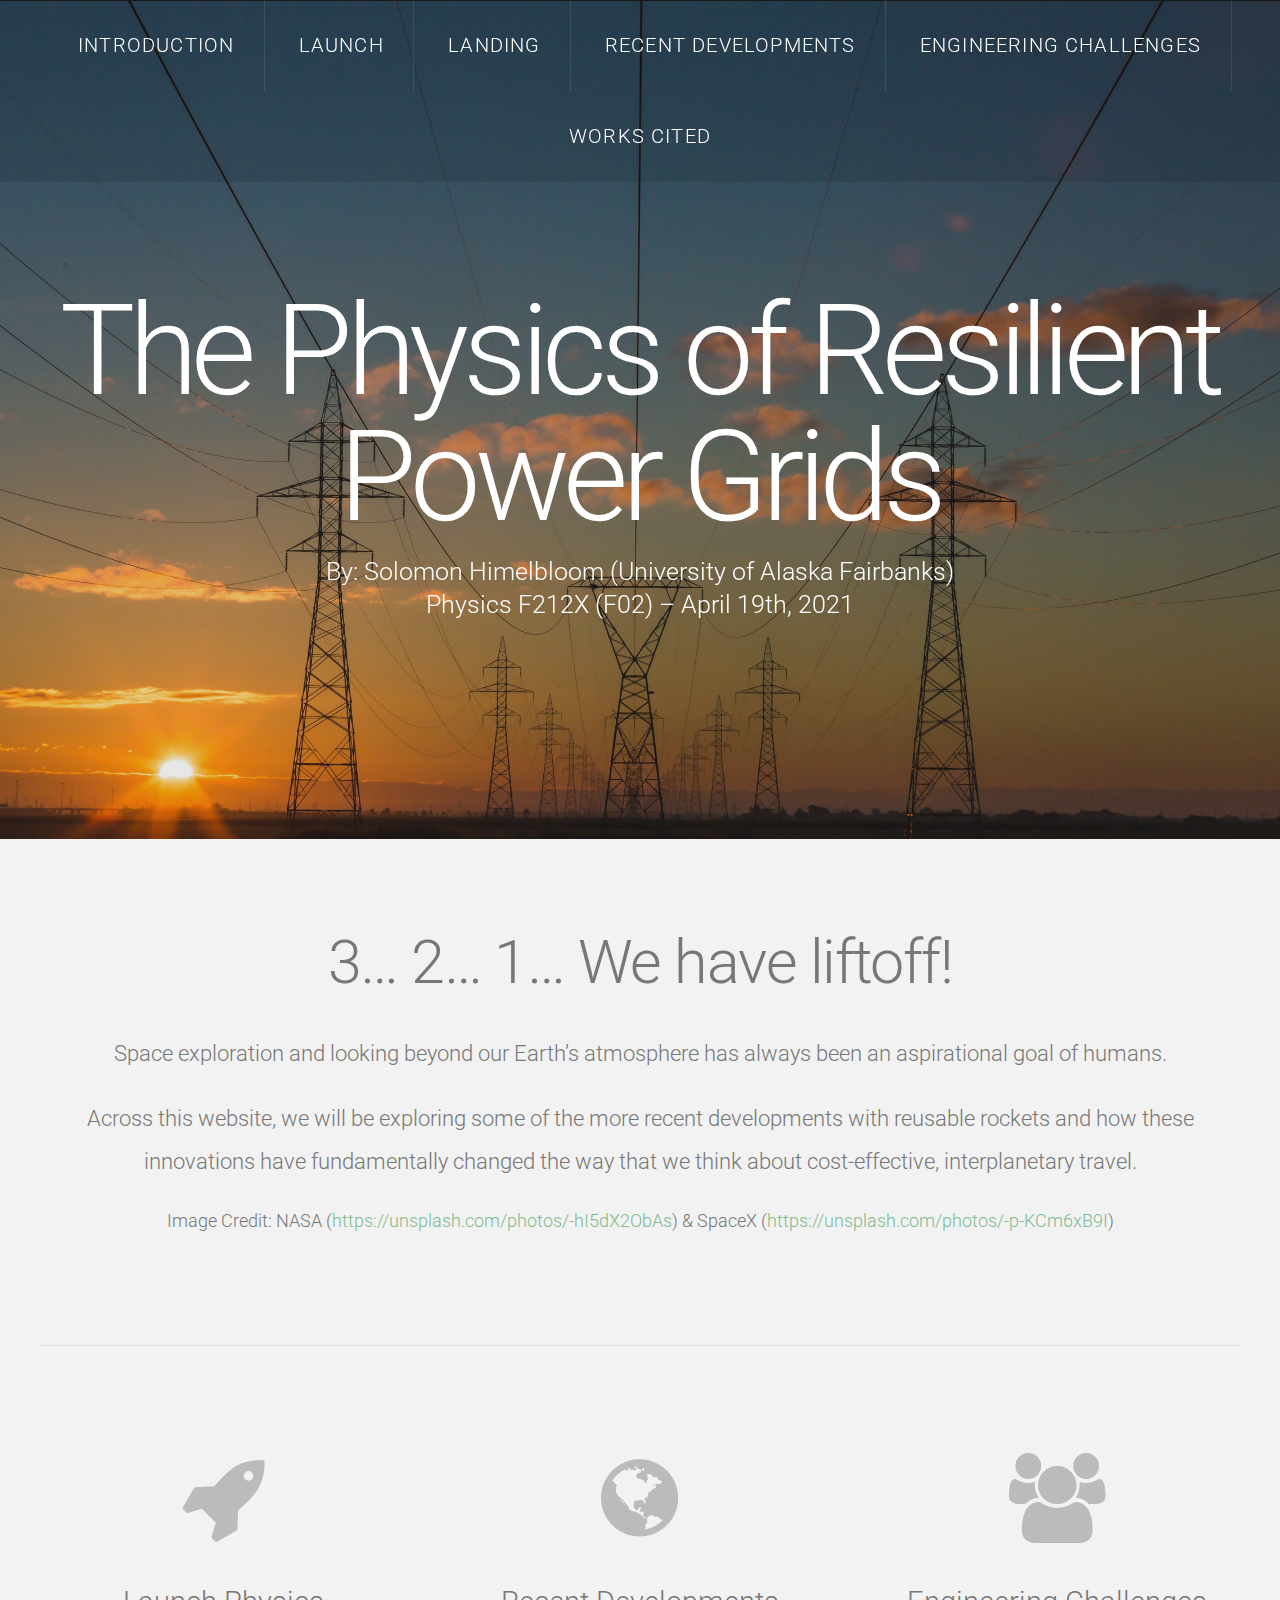
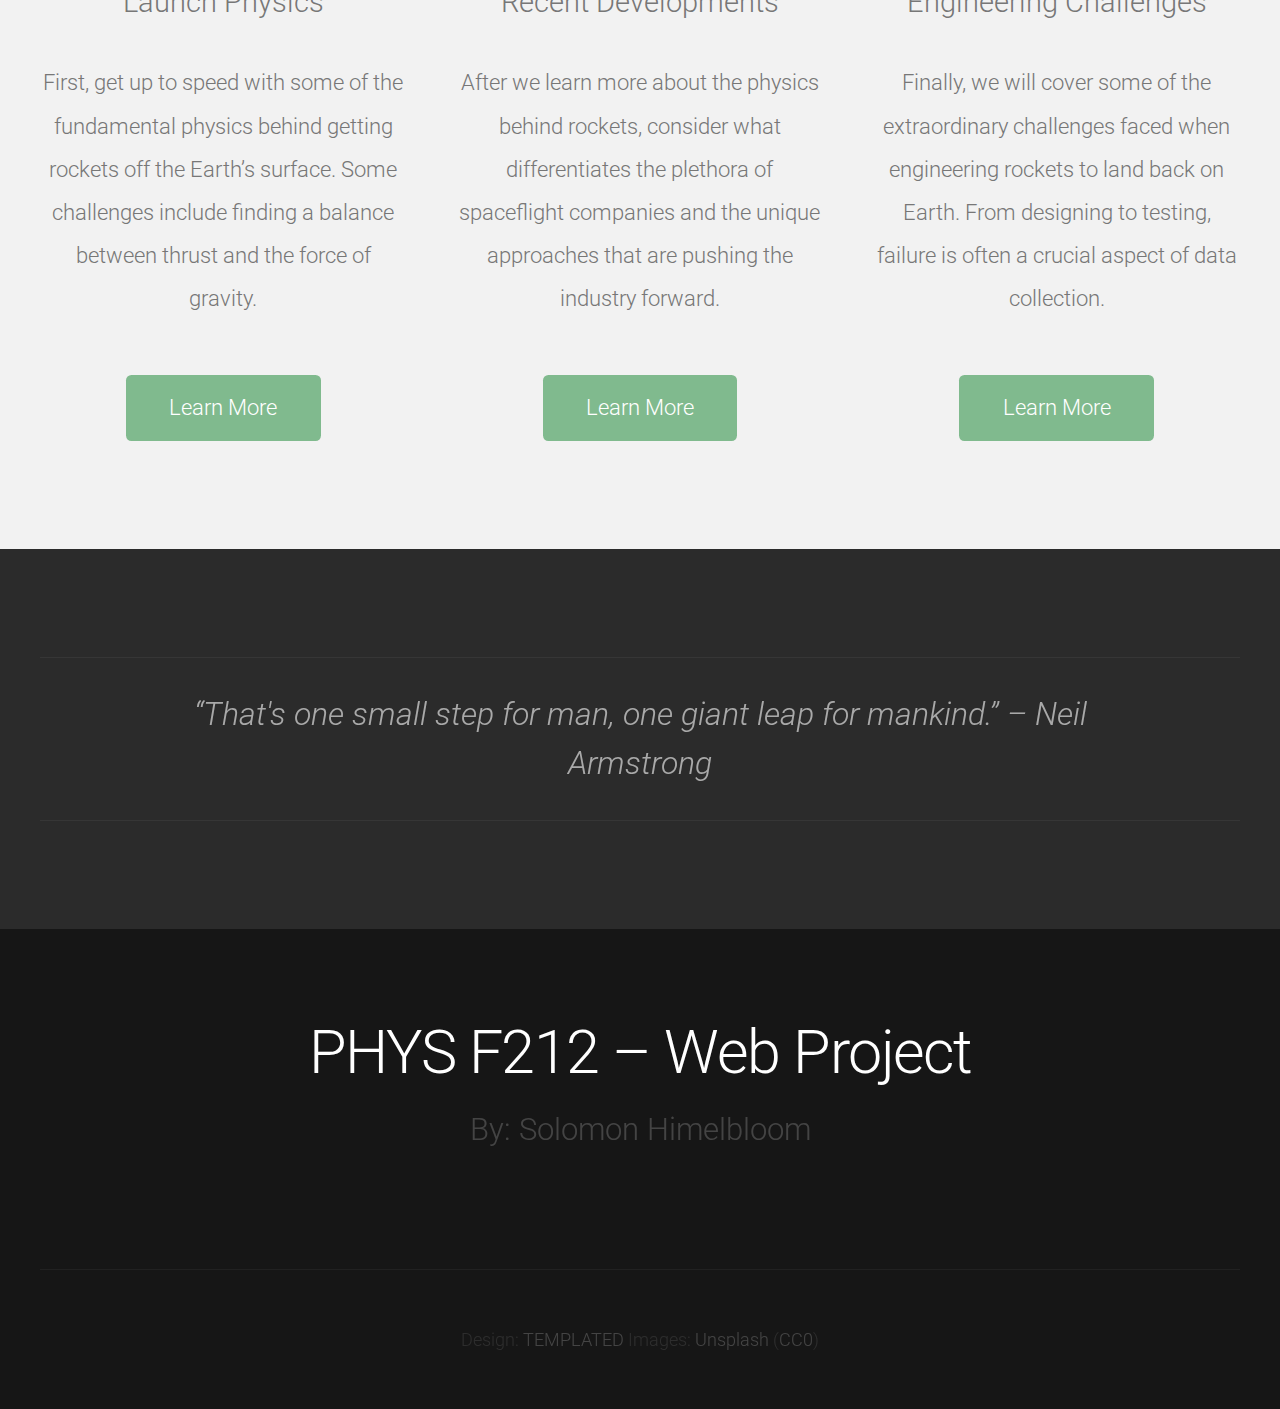
==== commit 48b4f5b1: "refactor: major refresh & image changes" ====
--- a/index.html
+++ b/index.html
@@ -6,7 +6,7 @@
 -->
 <html>
 	<head>
-		<title>The Physics of Landing Reusable Rockets</title>
+		<title>The Physics of Resilient Power Grids</title>
 		<meta http-equiv="content-type" content="text/html; charset=utf-8" />
 		<meta name="description" content="" />
 		<meta name="keywords" content="" />
@@ -42,10 +42,10 @@
 			
 			<!-- Logo -->
 			<div id="logo">
-				<h1><a href="#">The Physics of Landing Reusable Rockets</a></h1>
+				<h1><a href="#">The Physics of Resilient Power Grids</a></h1>
 				<span class="tag">By: Solomon Himelbloom (University of Alaska Fairbanks)</span>
 				<br>
-				<span class="tag">Physics F211X (FH1) – November 23rd, 2020</span>
+				<span class="tag">Physics F212X (F02) – April 19th, 2021</span>
 			</div>
 		</div>
 	</div>
@@ -98,7 +98,7 @@
 			<div class="container">
 				<section>
 					<header>
-						<h2>PHYS F211 – Web Project</h2>
+						<h2>PHYS F212 – Web Project</h2>
 						<span class="byline">By: Solomon Himelbloom</span>
 					</header>
 				</section>
--- a/css/style.css
+++ b/css/style.css
@@ -772,7 +772,7 @@
 	#header
 	{
 		position: relative;
-		background: url(../images/nasa-header.jpg) no-repeat bottom center;
+		background: url(../images/power-header.jpg) no-repeat bottom center;
 		background-attachment: fixed;
 		background-size: cover;
 		text-align: center;
@@ -987,7 +987,7 @@
 	{
 		position: relative;
 		text-align: center;
-		background: url(../images/spacex-rocket.jpg) no-repeat center center;
+		background: url(../images/nasa-earth.jpg) no-repeat center center;
 		background-attachment: fixed;
 		background-size: cover;
 	}
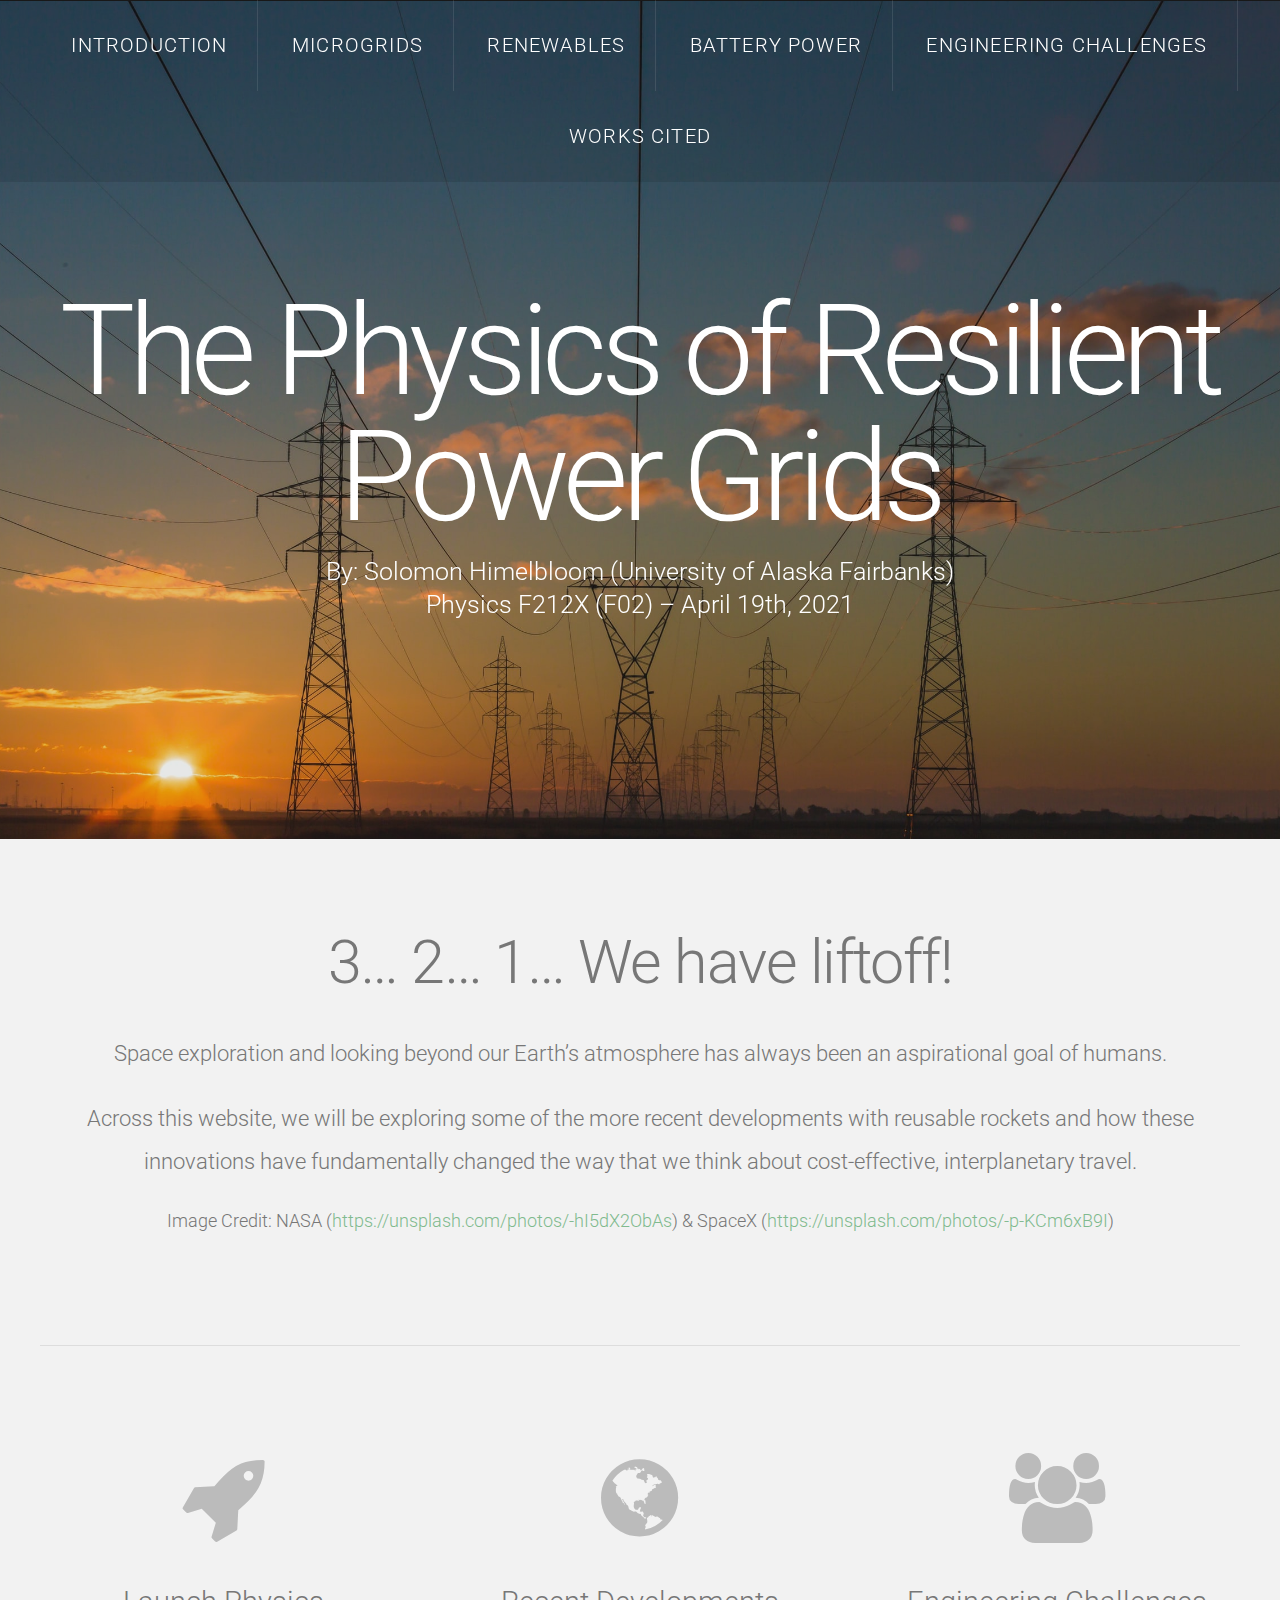
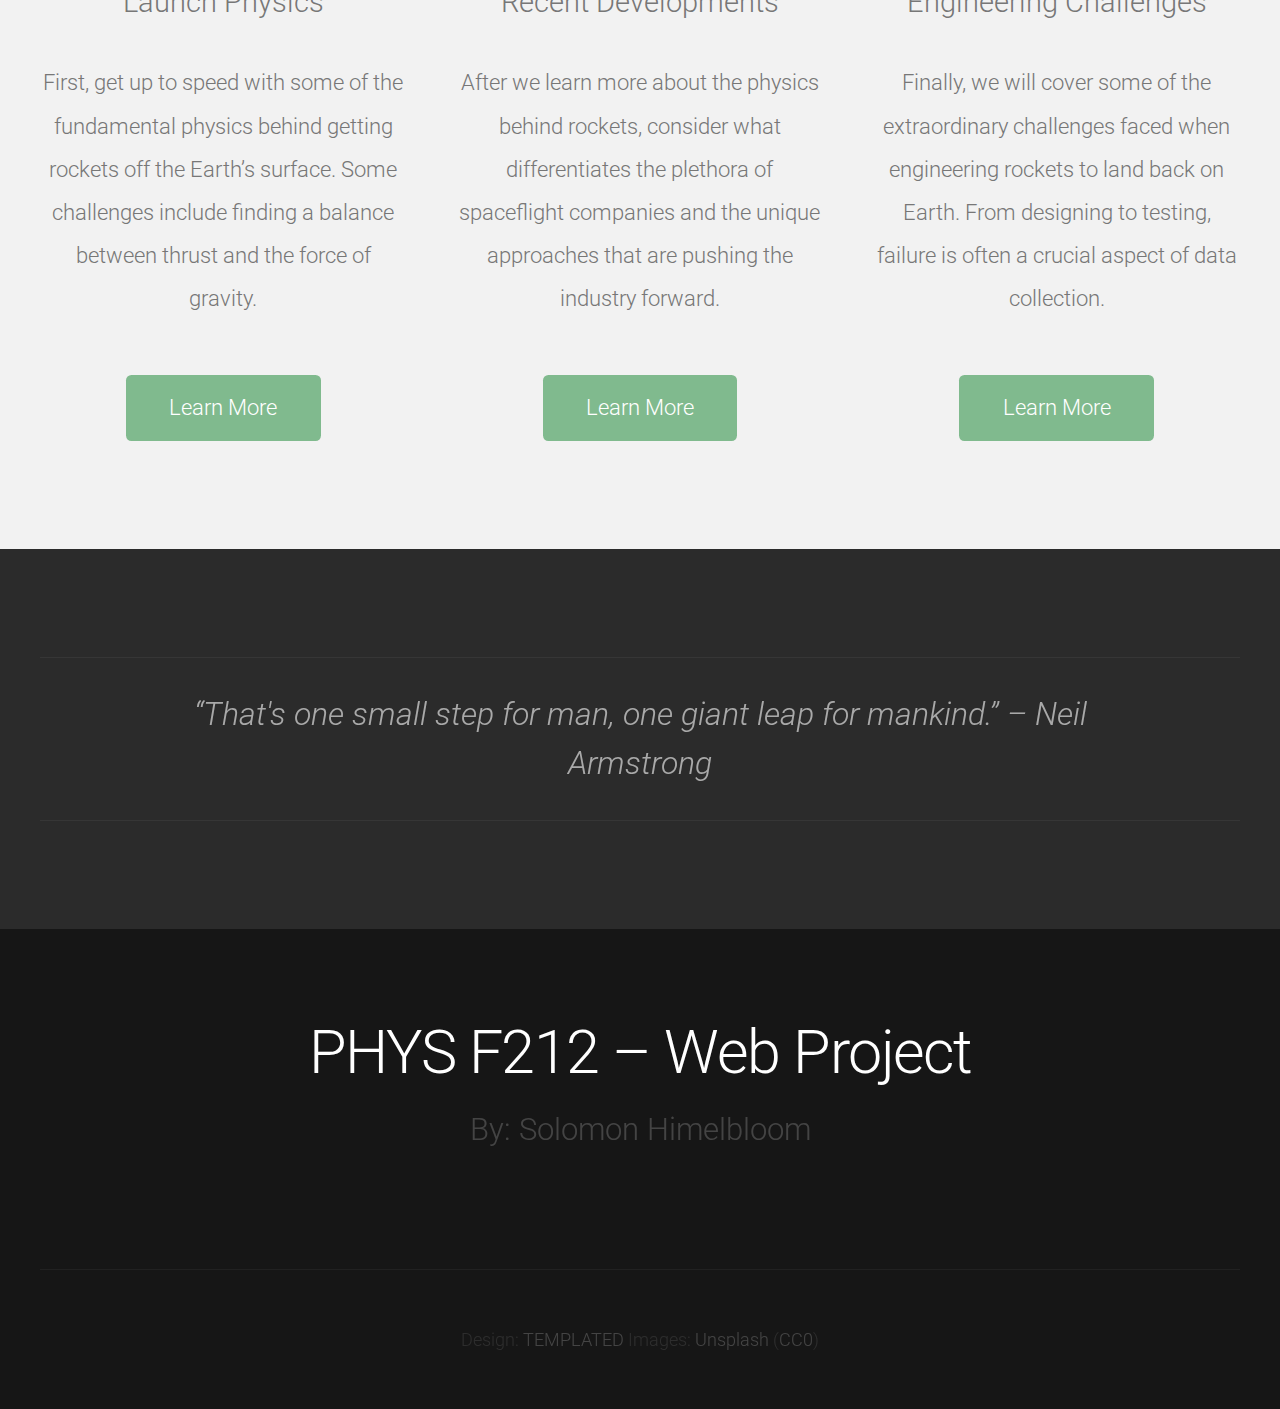
==== commit cf0d6ac6: "refactor: website navigation & page titles" ====
--- a/index.html
+++ b/index.html
@@ -30,9 +30,9 @@
 			<nav id="nav">
 				<ul>
 					<li class="active"><a href="index.html">Introduction</a></li>
-					<li><a href="launch.html">Launch</a></li>
-					<li><a href="landing.html">Landing</a></li>
-					<li><a href="recent-developments.html">Recent Developments</a></li>
+					<li><a href="microgrids.html">Microgrids</a></li>
+					<li><a href="renewables.html">Renewables</a></li>
+					<li><a href="battery-power.html">Battery Power</a></li>
 					<li><a href="engineering-challenges.html">Engineering Challenges</a></li>
 					<li><a href="works-cited.html">Works Cited</a></li>
 				</ul>
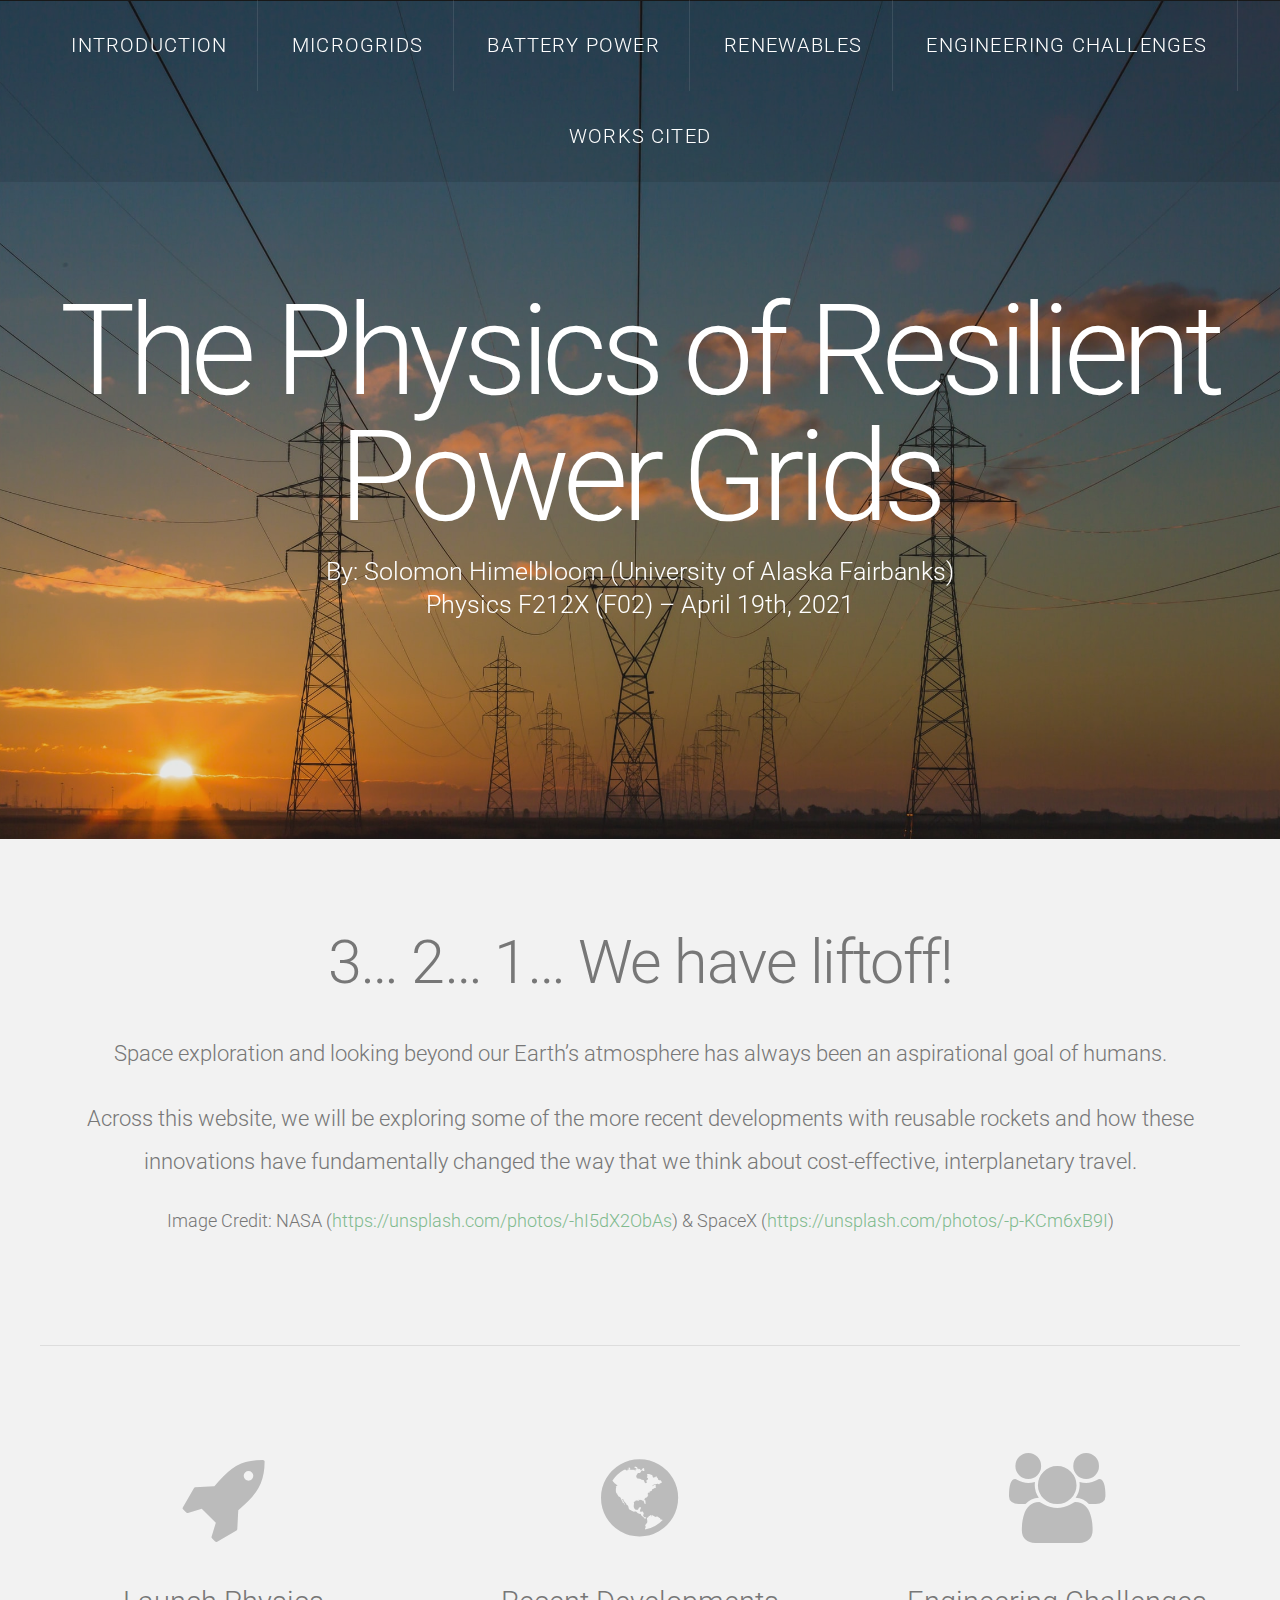
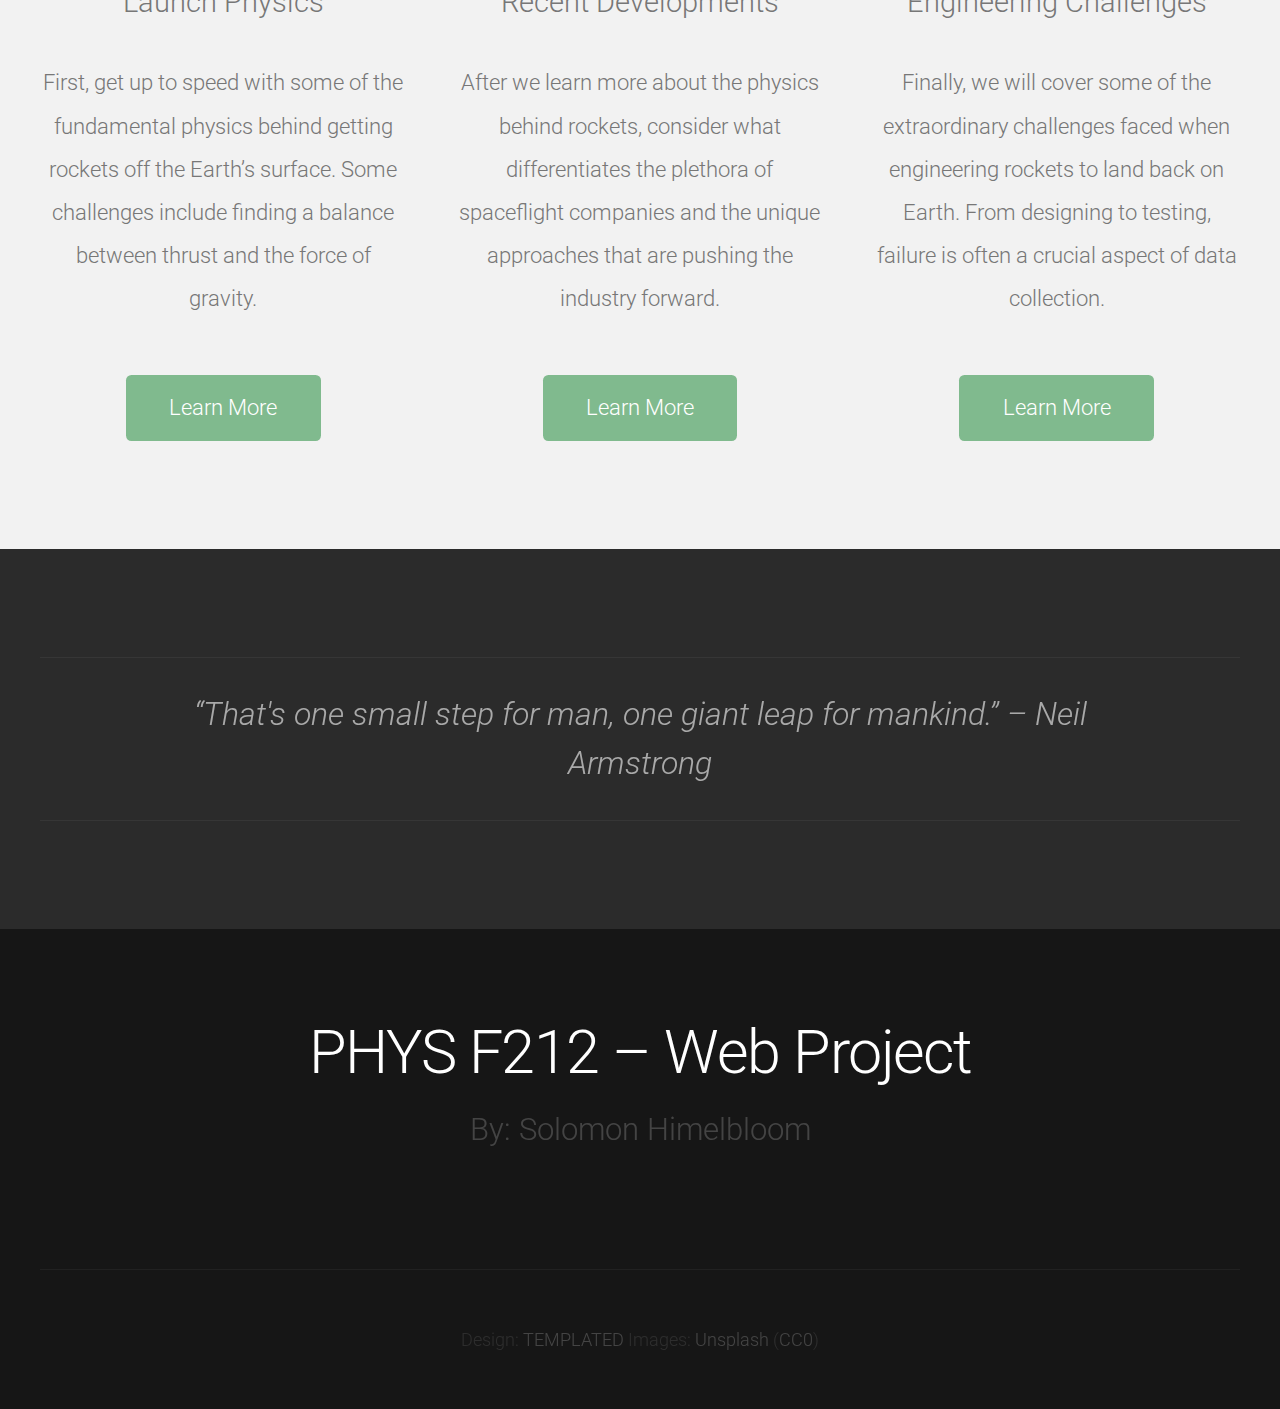
==== commit 0c07b247: "fix: page order (renewables & battery power)" ====
--- a/index.html
+++ b/index.html
@@ -31,8 +31,8 @@
 				<ul>
 					<li class="active"><a href="index.html">Introduction</a></li>
 					<li><a href="microgrids.html">Microgrids</a></li>
+					<li><a href="battery-power.html">Battery Power</a></li>
 					<li><a href="renewables.html">Renewables</a></li>
-					<li><a href="battery-power.html">Battery Power</a></li>
 					<li><a href="engineering-challenges.html">Engineering Challenges</a></li>
 					<li><a href="works-cited.html">Works Cited</a></li>
 				</ul>
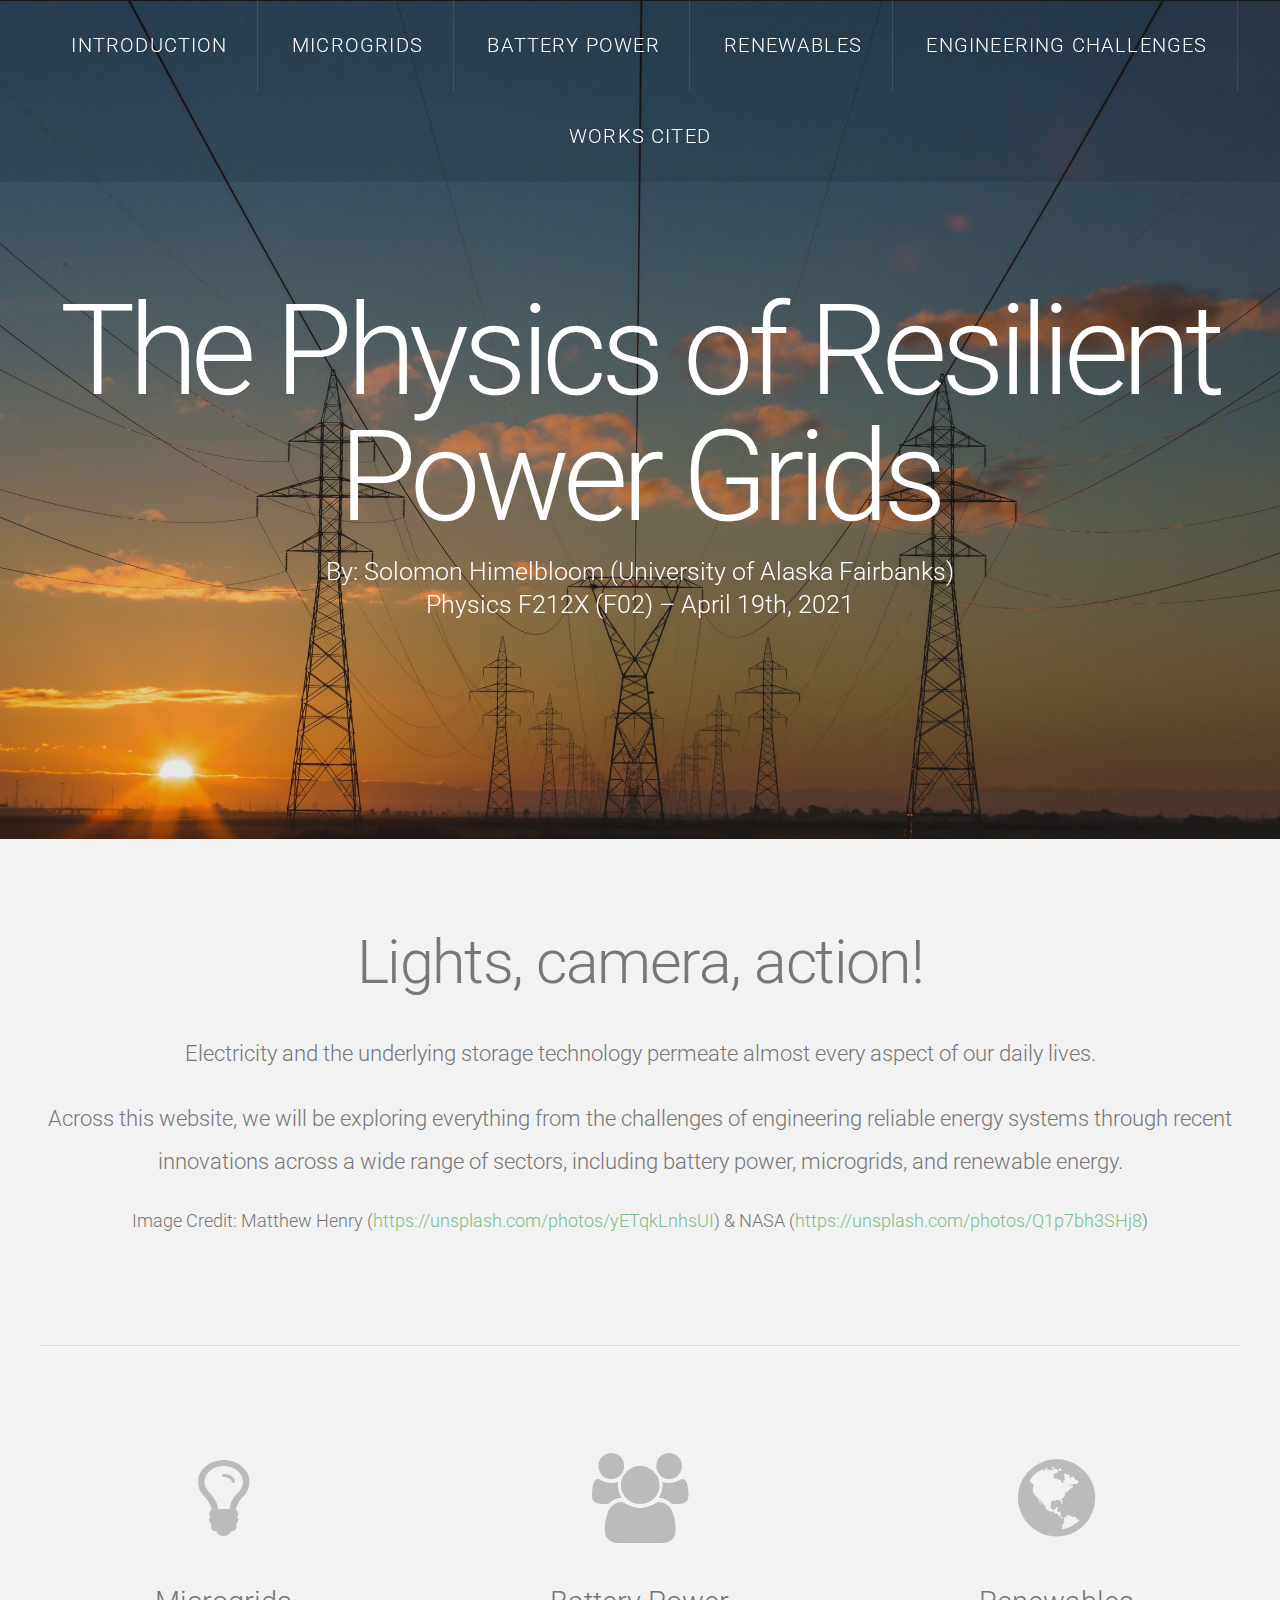
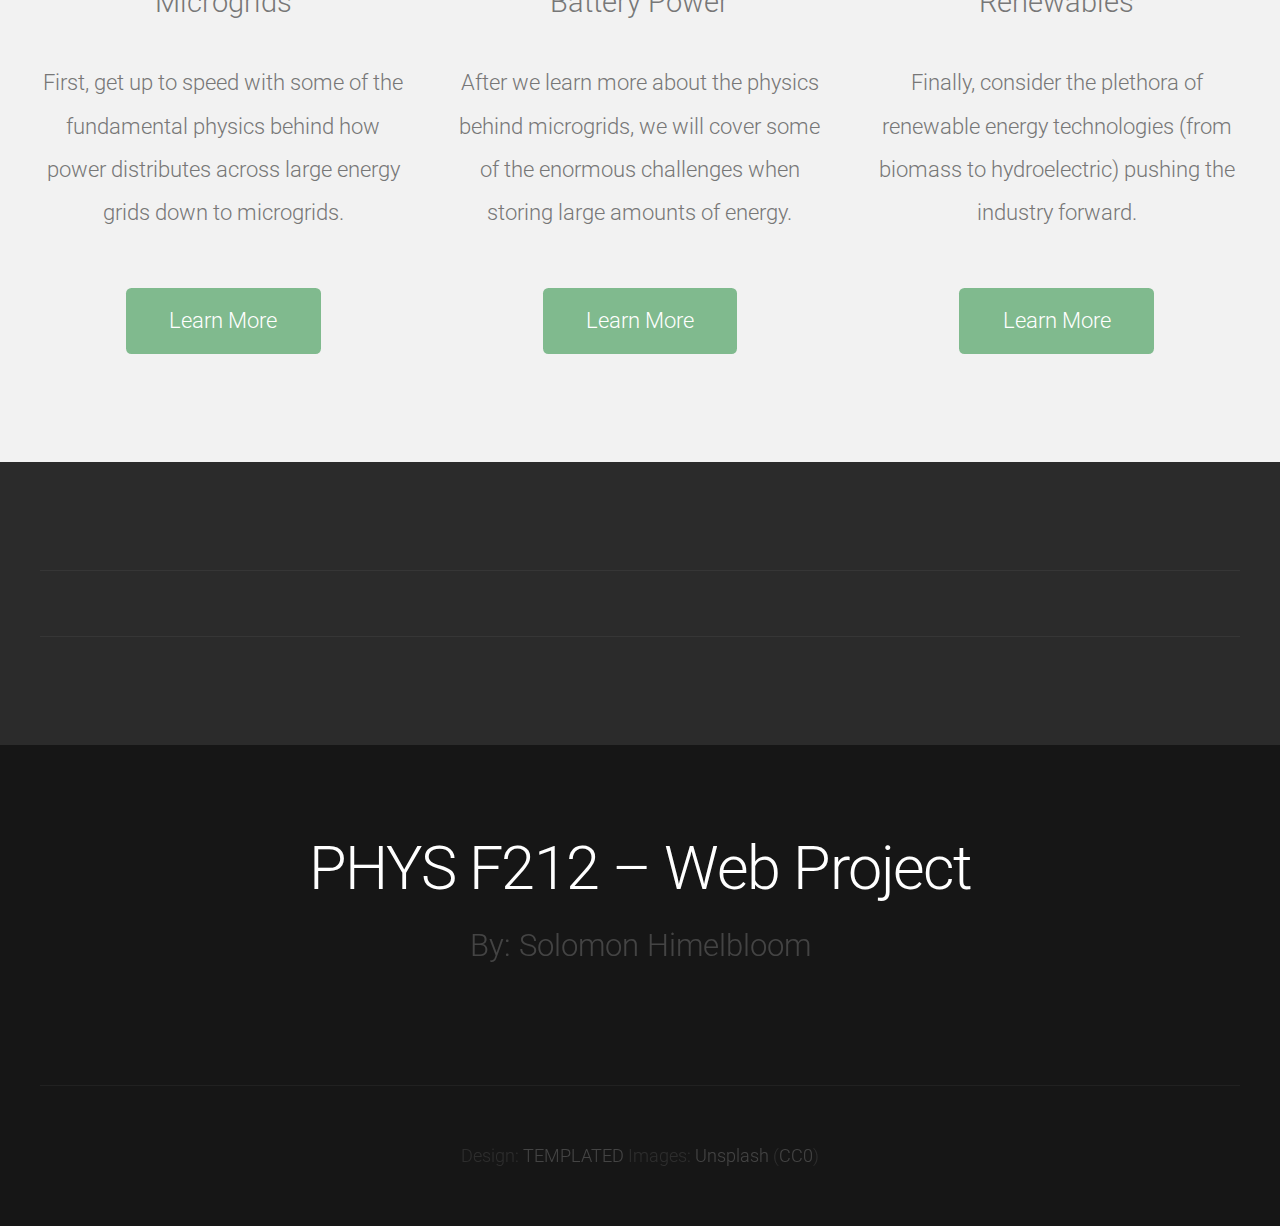
==== commit 0c8e97e5: "add: index (home) page" ====
--- a/index.html
+++ b/index.html
@@ -55,30 +55,30 @@
 		<div id="featured">
 			<div class="container">
 				<header>
-					<h2>3… 2… 1… We have liftoff!</h2>
+					<h2>Lights, camera, action!</h2>
 				</header>
-				<p>Space exploration and looking beyond our Earth’s atmosphere has always been an aspirational goal of humans.</p>
-				<p>Across this website, we will be exploring some of the more recent developments with reusable rockets and how these innovations have fundamentally changed the way that we think about cost-effective, interplanetary travel.</p>
-				<small>Image Credit: NASA (<a href="https://unsplash.com/photos/-hI5dX2ObAs">https://unsplash.com/photos/-hI5dX2ObAs</a>) & SpaceX (<a href="https://unsplash.com/photos/-p-KCm6xB9I">https://unsplash.com/photos/-p-KCm6xB9I</a>)</small>
+				<p>Electricity and the underlying storage technology permeate almost every aspect of our daily lives.</p>
+				<p>Across this website, we will be exploring everything from the challenges of engineering reliable energy systems through recent innovations across a wide range of sectors, including battery power, microgrids, and renewable energy.</p>
+				<small>Image Credit: Matthew Henry (<a href="https://unsplash.com/photos/yETqkLnhsUI">https://unsplash.com/photos/yETqkLnhsUI</a>) & NASA (<a href="https://unsplash.com/photos/Q1p7bh3SHj8">https://unsplash.com/photos/Q1p7bh3SHj8</a>)</small>
 				<hr />
 				<div class="row">
 					<section class="4u">
-						<span class="pennant"><span class="fa fa-rocket"></span></span>
-						<h3>Launch Physics</h3>
-						<p>First, get up to speed with some of the fundamental physics behind getting rockets off the Earth’s surface. Some challenges include finding a balance between thrust and the force of gravity.</p>
-						<a href="launch.html" class="button button-style1">Learn More</a>
+						<span class="pennant"><span class="fa fa-lightbulb-o"></span></span>
+						<h3>Microgrids</h3>
+						<p>First, get up to speed with some of the fundamental physics behind how power distributes across large energy grids down to microgrids.</p>
+						<a href="microgrids.html" class="button button-style1">Learn More</a>
+					</section>
+					<section class="4u">
+						<span class="pennant"><span class="fa fa-group"></span></span>
+						<h3>Battery Power</h3>
+						<p>After we learn more about the physics behind microgrids, we will cover some of the enormous challenges when storing large amounts of energy.</p>
+						<a href="battery-power.html" class="button button-style1">Learn More</a>
 					</section>
 					<section class="4u">
 						<span class="pennant"><span class="fa fa-globe"></span></span>
-						<h3>Recent Developments</h3>
-						<p>After we learn more about the physics behind rockets, consider what differentiates the plethora of spaceflight companies and the unique approaches that are pushing the industry forward.</p>
-						<a href="recent-developments.html" class="button button-style1">Learn More</a>
-					</section>
-					<section class="4u">
-						<span class="pennant"><span class="fa fa-group"></span></span>
-						<h3>Engineering Challenges</h3>
-						<p>Finally, we will cover some of the extraordinary challenges faced when engineering rockets to land back on Earth. From designing to testing, failure is often a crucial aspect of data collection.</p>
-						<a href="engineering-challenges.html" class="button button-style1">Learn More</a>
+						<h3>Renewables</h3>
+						<p>Finally, consider the plethora of renewable energy technologies (from biomass to hydroelectric) pushing the industry forward.</p>
+						<a href="renewables.html" class="button button-style1">Learn More</a>
 					</section>
 				</div>
 			</div>
@@ -88,7 +88,7 @@
 		<div id="tweet">
 			<div class="container">
 				<section>
-					<blockquote>&ldquo;That's one small step for man, one giant leap for mankind.&rdquo; – Neil Armstrong</blockquote>
+					<blockquote> </blockquote>
 				</section>
 			</div>
 		</div>
